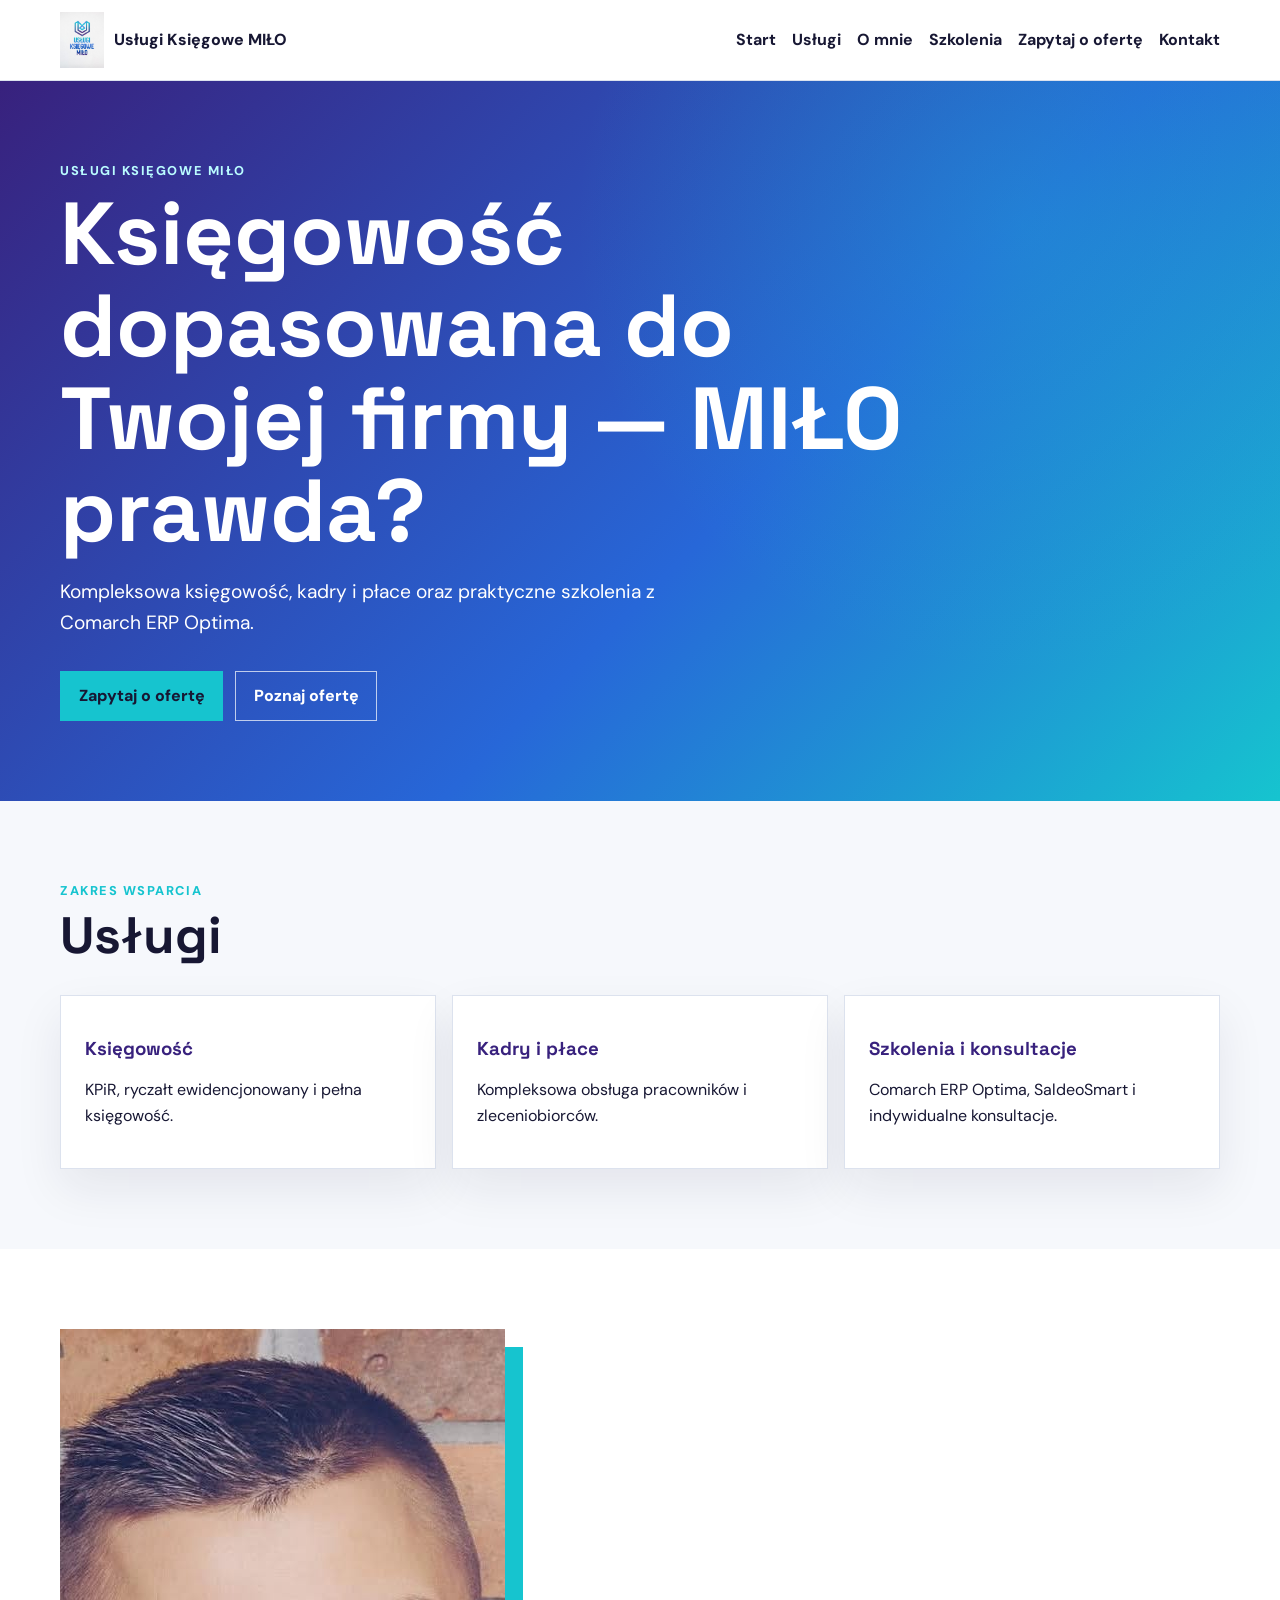
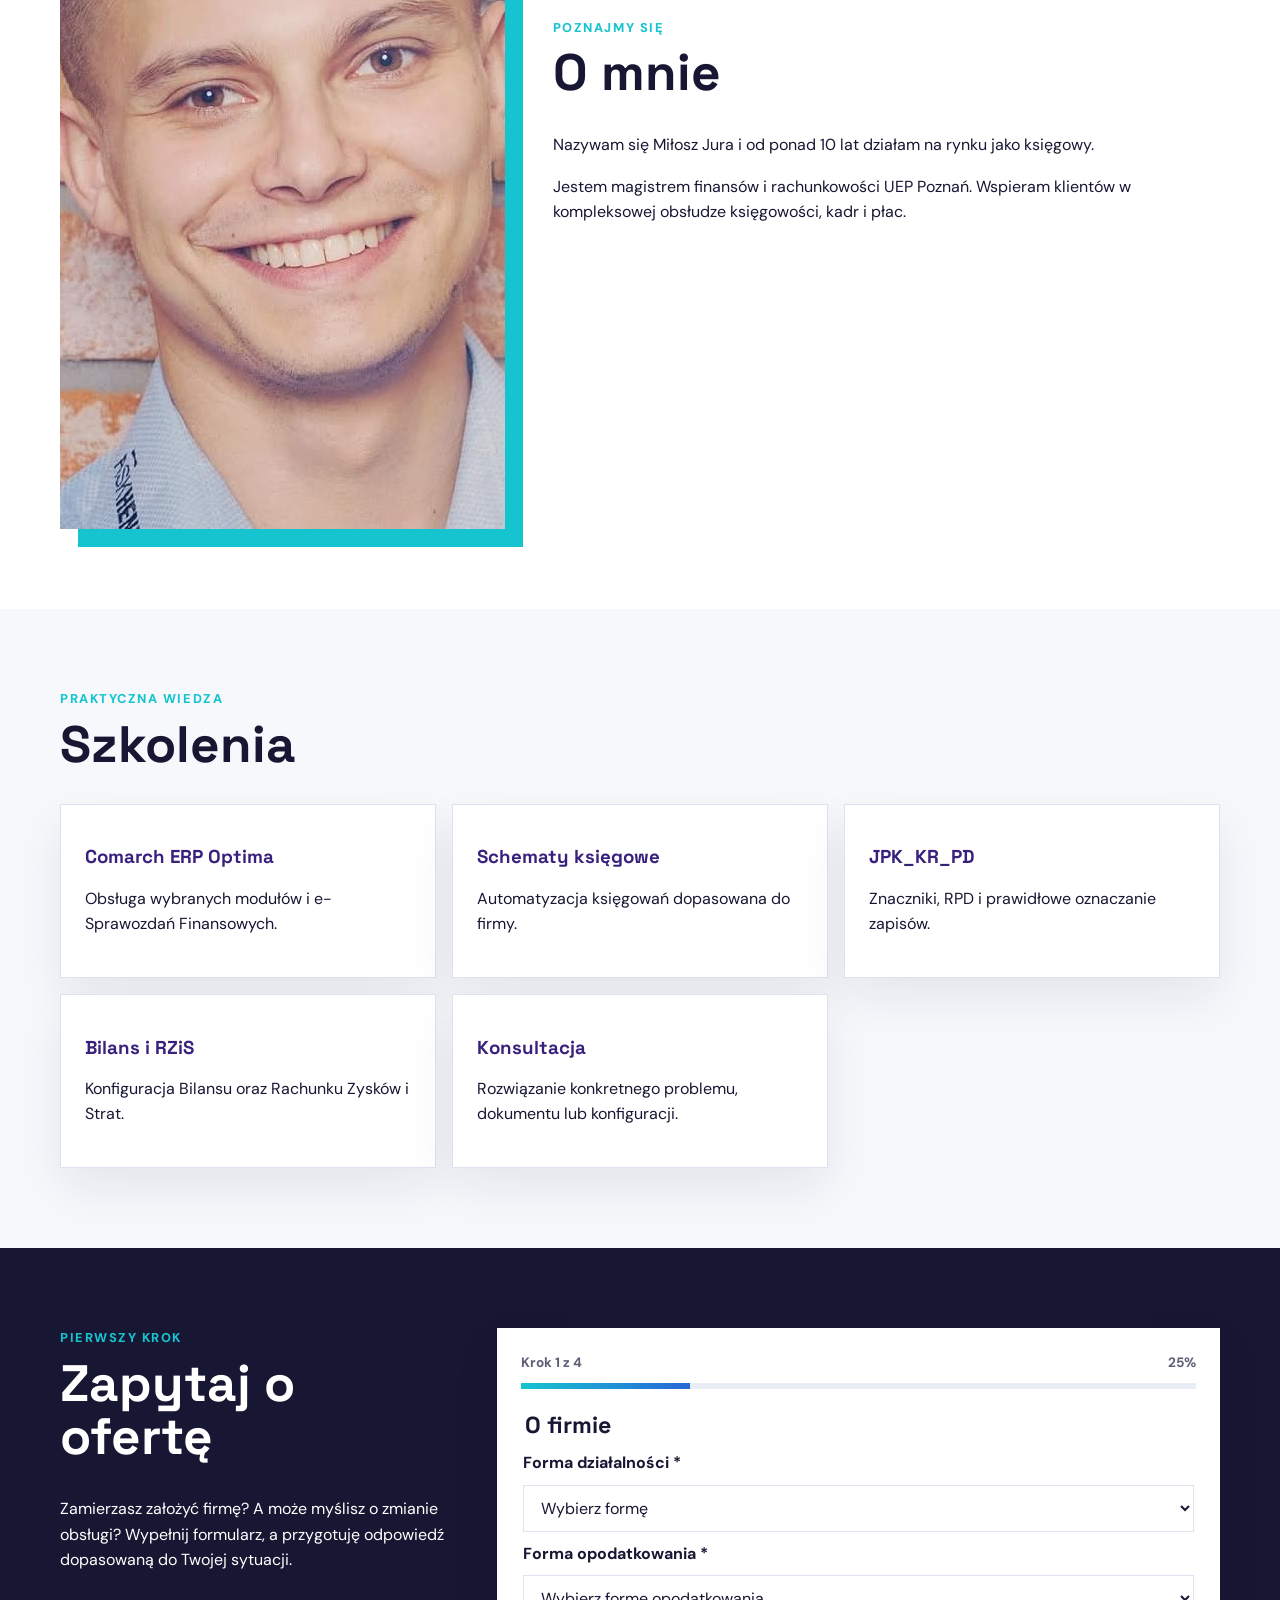
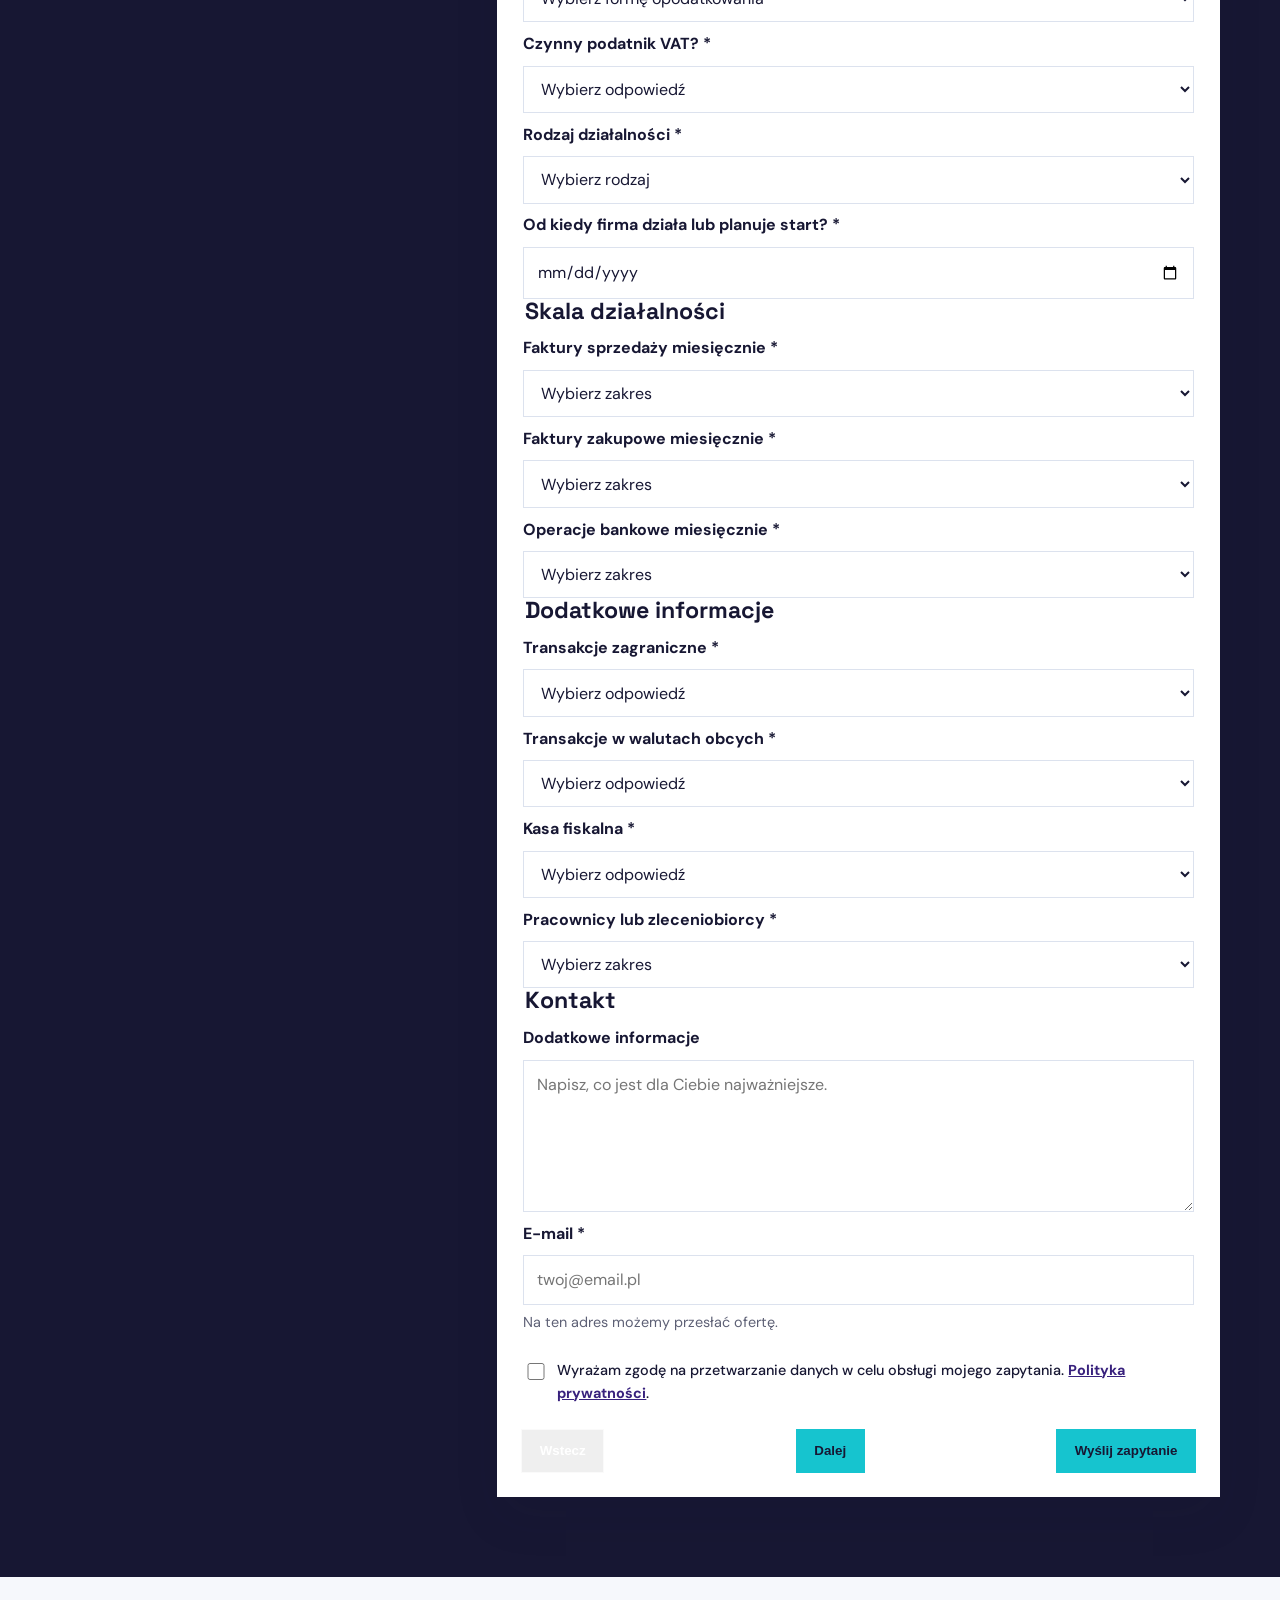
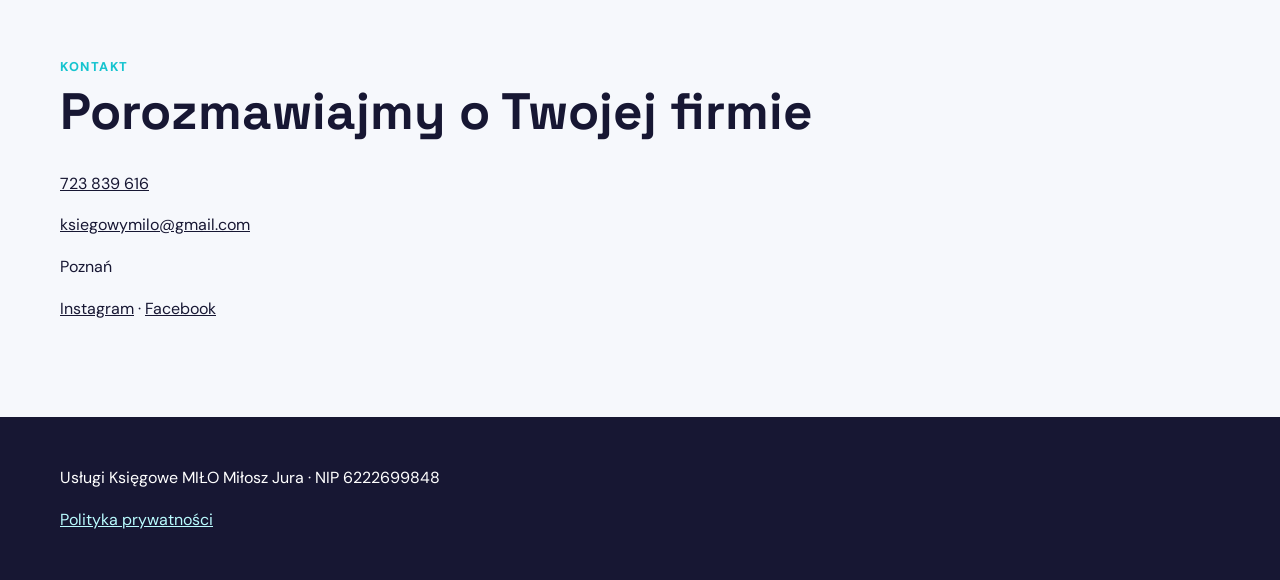
==== index.html @ 7db5b6c7 "1" ====
<!doctype html>
<html lang="pl">
<head>
  <meta charset="utf-8">
  <meta name="viewport" content="width=device-width, initial-scale=1">
  <meta name="description" content="Usługi Księgowe MIŁO Miłosz Jura — księgowość, kadry i płace oraz szkolenia księgowe.">
  <meta name="theme-color" content="#171733">
  <meta property="og:title" content="Usługi Księgowe MIŁO | Miłosz Jura">
  <meta property="og:description" content="Księgowość, kadry i płace oraz praktyczne szkolenia księgowe.">
  <meta property="og:type" content="website">
  <meta property="og:image" content="./assets/logo/milo.jpg">
  <meta name="twitter:card" content="summary_large_image">
  <title>Usługi Księgowe MIŁO | Miłosz Jura</title>
  <link rel="preconnect" href="https://fonts.googleapis.com">
  <link rel="preconnect" href="https://fonts.gstatic.com" crossorigin>
  <link href="https://fonts.googleapis.com/css2?family=DM+Sans:wght@400;500;600;700&family=Space+Grotesk:wght@500;600;700&display=swap" rel="stylesheet">
  <link rel="icon" href="./assets/logo/milo.jpg" type="image/jpeg">
  <link rel="stylesheet" href="./css/style.css">
  <script src="./js/main.js" defer></script>
  <script src="./js/form.js" defer></script>
</head>
<body>
  <header class="site-header">
    <a class="brand" href="#start" aria-label="Usługi Księgowe MIŁO — strona główna">
      <img src="./assets/logo/milo.jpg" alt="Logo Usługi Księgowe MIŁO" width="72" height="96">
      <span>Usługi Księgowe MIŁO</span>
    </a>
    <button class="menu-toggle" type="button" aria-expanded="false" aria-controls="main-nav">Menu</button>
    <nav id="main-nav" class="main-nav" aria-label="Główna nawigacja">
      <a href="#start">Start</a>
      <a href="#uslugi">Usługi</a>
      <a href="#o-mnie">O mnie</a>
      <a href="#szkolenia">Szkolenia</a>
      <a href="#oferta">Zapytaj o ofertę</a>
      <a href="#kontakt">Kontakt</a>
    </nav>
  </header>

  <main>
    <section id="start" class="hero">
      <div class="container">
        <p class="eyebrow">Usługi Księgowe MIŁO</p>
        <h1>Księgowość dopasowana do Twojej firmy — MIŁO prawda?</h1>
        <p>Kompleksowa księgowość, kadry i płace oraz praktyczne szkolenia z Comarch ERP Optima.</p>
        <div class="actions">
          <a class="button button-primary" href="#oferta">Zapytaj o ofertę</a>
          <a class="button button-secondary" href="#uslugi">Poznaj ofertę</a>
        </div>
      </div>
    </section>

    <section id="uslugi" class="section">
      <div class="container">
        <p class="eyebrow">Zakres wsparcia</p>
        <h2>Usługi</h2>
        <div class="card-grid">
          <article class="card"><h3>Księgowość</h3><p>KPiR, ryczałt ewidencjonowany i pełna księgowość.</p></article>
          <article class="card"><h3>Kadry i płace</h3><p>Kompleksowa obsługa pracowników i zleceniobiorców.</p></article>
          <article class="card"><h3>Szkolenia i konsultacje</h3><p>Comarch ERP Optima, SaldeoSmart i indywidualne konsultacje.</p></article>
        </div>
      </div>
    </section>

    <section id="o-mnie" class="section section-light">
      <div class="container about-grid">
        <img src="./assets/images/milosz.jpg" alt="Miłosz Jura" width="800" height="800" loading="lazy">
        <div><p class="eyebrow">Poznajmy się</p><h2>O mnie</h2><p>Nazywam się Miłosz Jura i od ponad 10 lat działam na rynku jako księgowy.</p><p>Jestem magistrem finansów i rachunkowości UEP Poznań. Wspieram klientów w kompleksowej obsłudze księgowości, kadr i płac.</p></div>
      </div>
    </section>

    <section id="szkolenia" class="section">
      <div class="container"><p class="eyebrow">Praktyczna wiedza</p><h2>Szkolenia</h2><div class="card-grid"><article class="card"><h3>Comarch ERP Optima</h3><p>Obsługa wybranych modułów i e-Sprawozdań Finansowych.</p></article><article class="card"><h3>Schematy księgowe</h3><p>Automatyzacja księgowań dopasowana do firmy.</p></article><article class="card"><h3>JPK_KR_PD</h3><p>Znaczniki, RPD i prawidłowe oznaczanie zapisów.</p></article><article class="card"><h3>Bilans i RZiS</h3><p>Konfiguracja Bilansu oraz Rachunku Zysków i Strat.</p></article><article class="card"><h3>Konsultacja</h3><p>Rozwiązanie konkretnego problemu, dokumentu lub konfiguracji.</p></article></div></div>
    </section>

    <section id="oferta" class="section section-accent">
      <div class="container form-layout">
        <div><p class="eyebrow">Pierwszy krok</p><h2>Zapytaj o ofertę</h2><p>Zamierzasz założyć firmę? A może myślisz o zmianie obsługi? Wypełnij formularz, a przygotuję odpowiedź dopasowaną do Twojej sytuacji.</p></div>
        <form id="quote-form" class="quote-form" action="https://formspree.io/f/xdekekye" method="post" data-endpoint="https://formspree.io/f/xdekekye" novalidate>
          <div class="form-progress" aria-live="polite"><span id="form-step-label">Krok 1 z 4</span><span id="form-progress-value">25%</span></div>
          <div class="progress-track"><span id="form-progress-bar"></span></div>

          <fieldset class="form-step is-active" data-step="0">
            <legend>O firmie</legend>
            <label for="business-type">Forma działalności <span aria-hidden="true">*</span></label>
            <select id="business-type" name="forma_dzialalnosci" required><option value="">Wybierz formę</option><option>JDG</option><option>Spółka osobowa (np. cywilna, jawna)</option><option>Spółka kapitałowa (sp. z o.o., akcyjna)</option><option>Stowarzyszenie</option><option>Fundacja</option><option>Wspólnota Mieszkaniowa</option><option>Inne</option></select>
            <label for="tax-type">Forma opodatkowania <span aria-hidden="true">*</span></label>
            <select id="tax-type" name="forma_opodatkowania" required><option value="">Najpierw wybierz formę działalności</option></select>
            <label for="vat-status">Czynny podatnik VAT? <span aria-hidden="true">*</span></label>
            <select id="vat-status" name="vat" required><option value="">Wybierz odpowiedź</option><option>Tak</option><option>Nie</option></select>
            <label for="business-kind">Rodzaj działalności <span aria-hidden="true">*</span></label>
            <select id="business-kind" name="rodzaj_dzialalnosci" required><option value="">Wybierz rodzaj</option><option>Usługowa</option><option>Handlowa</option><option>Produkcyjna</option></select>
            <label for="start-date">Od kiedy firma działa lub planuje start? <span aria-hidden="true">*</span></label>
            <input id="start-date" name="data_rozpoczecia" type="date" required>
          </fieldset>

          <fieldset class="form-step" data-step="1" hidden>
            <legend>Skala działalności</legend>
            <label for="sales-invoices">Faktury sprzedaży miesięcznie <span aria-hidden="true">*</span></label>
            <select id="sales-invoices" name="faktury_sprzedazy" required><option value="">Wybierz zakres</option><option>Do 50</option><option>51–100</option><option>101–200</option><option>Powyżej 200</option></select>
            <label for="purchase-invoices">Faktury zakupowe miesięcznie <span aria-hidden="true">*</span></label>
            <select id="purchase-invoices" name="faktury_zakupowe" required><option value="">Wybierz zakres</option><option>Do 50</option><option>51–100</option><option>101–200</option><option>Powyżej 200</option></select>
            <label for="bank-operations">Operacje bankowe miesięcznie <span aria-hidden="true">*</span></label>
            <select id="bank-operations" name="operacje_bankowe" required><option value="">Wybierz zakres</option><option>Do 50</option><option>51–100</option><option>101–200</option><option>Powyżej 200</option></select>
          </fieldset>

          <fieldset class="form-step" data-step="2" hidden>
            <legend>Dodatkowe informacje</legend>
            <label for="foreign-transactions">Transakcje zagraniczne <span aria-hidden="true">*</span></label>
            <select id="foreign-transactions" name="transakcje_zagraniczne" required><option value="">Wybierz odpowiedź</option><option>Tak – sprzedaż</option><option>Tak – zakup</option><option>Tak – sprzedaż i zakup</option><option>Nie</option></select>
            <label for="foreign-currency">Transakcje w walutach obcych <span aria-hidden="true">*</span></label>
            <select id="foreign-currency" name="waluty_obce" required><option value="">Wybierz odpowiedź</option><option>Tak</option><option>Nie</option></select>
            <label for="cash-register">Kasa fiskalna <span aria-hidden="true">*</span></label>
            <select id="cash-register" name="kasa_fiskalna" required><option value="">Wybierz odpowiedź</option><option>Tak</option><option>Nie</option></select>
            <label for="employees">Pracownicy lub zleceniobiorcy <span aria-hidden="true">*</span></label>
            <select id="employees" name="pracownicy" required><option value="">Wybierz zakres</option><option>Nie</option><option>Do 10</option><option>11–20</option><option>Powyżej 20</option></select>
          </fieldset>

          <fieldset class="form-step" data-step="3" hidden>
            <legend>Kontakt</legend>
            <label for="message">Dodatkowe informacje</label>
            <textarea id="message" name="dodatkowe_informacje" rows="5" placeholder="Napisz, co jest dla Ciebie najważniejsze."></textarea>
            <label for="email">E-mail <span aria-hidden="true">*</span></label>
            <input id="email" name="email" type="email" autocomplete="email" placeholder="twoj@email.pl" required>
            <p class="field-hint">Na ten adres możemy przesłać ofertę.</p>
            <label class="consent"><input name="zgoda" type="checkbox" required><span>Wyrażam zgodę na przetwarzanie danych w celu obsługi mojego zapytania. <a href="./privacy.html">Polityka prywatności</a>.</span></label>
          </fieldset>

          <p class="form-error" id="form-error" role="alert" hidden></p>
          <p class="form-success" id="form-success" role="status" hidden>Dziękuję. Twoje zapytanie zostało wysłane.</p>
          <div class="form-actions"><button class="button button-secondary form-back" type="button" hidden>Wstecz</button><button class="button button-primary form-next" type="button">Dalej</button><button class="button button-primary form-submit" type="submit" hidden>Wyślij zapytanie</button></div>
        </form>
      </div>
    </section>

    <section id="kontakt" class="section">
      <div class="container"><p class="eyebrow">Kontakt</p><h2>Porozmawiajmy o Twojej firmie</h2><p><a href="tel:+48723839616">723 839 616</a></p><p><a href="mailto:ksiegowymilo@gmail.com">ksiegowymilo@gmail.com</a></p><p>Poznań</p><p><a href="https://www.instagram.com/ksiegowymilo">Instagram</a> · <a href="https://www.facebook.com/profile.php?id=61584766357540">Facebook</a></p></div>
    </section>
  </main>

  <footer class="site-footer"><div class="container"><p>Usługi Księgowe MIŁO Miłosz Jura · NIP 6222699848</p><p><a href="./privacy.html">Polityka prywatności</a></p></div></footer>
</body>
</html>
---- css/style.css ----
:root { --ink: #171733; --muted: #5d6075; --paper: #f6f8fc; --white: #fff; --cyan: #16c4cf; --blue: #2767d8; --violet: #38217d; --line: #dce2ee; --max: 1160px; --shadow: 0 20px 45px rgba(23, 23, 51, .08); }
* { box-sizing: border-box; }
html { scroll-behavior: smooth; }
body { margin: 0; color: var(--ink); background: var(--paper); font: 16px/1.6 "DM Sans", sans-serif; }
a { color: inherit; }
.container { width: min(calc(100% - 2rem), var(--max)); margin: 0 auto; }
.site-header { position: sticky; top: 0; z-index: 5; display: flex; align-items: center; justify-content: space-between; gap: 1rem; padding: .75rem max(1rem, calc((100% - var(--max)) / 2)); background: rgba(255,255,255,.94); border-bottom: 1px solid var(--line); backdrop-filter: blur(16px); }
.brand { display: inline-flex; align-items: center; gap: .65rem; font-weight: 800; text-decoration: none; }
.brand img { width: 44px; height: 56px; object-fit: cover; object-position: center; }
.main-nav { display: flex; gap: 1rem; align-items: center; }
.main-nav a { position: relative; text-decoration: none; font-weight: 700; }
.main-nav a::after { position: absolute; right: 0; bottom: -.35rem; left: 0; height: 2px; background: var(--cyan); content: ""; transform: scaleX(0); transform-origin: right; transition: transform .2s ease; }
.main-nav a:hover::after, .main-nav a:focus-visible::after { transform: scaleX(1); transform-origin: left; }
.menu-toggle { display: none; }
.hero, .section { padding: 5rem 0; }
.hero { min-height: 72vh; display: grid; align-items: center; color: var(--white); background: radial-gradient(circle at 80% 20%, rgba(22,196,207,.28), transparent 28rem), linear-gradient(135deg, var(--violet), var(--blue) 58%, var(--cyan)); }
h1, h2, h3 { font-family: "Space Grotesk", sans-serif; line-height: 1.05; letter-spacing: 0; }
h1 { max-width: 850px; font-size: clamp(2.5rem, 7vw, 5.5rem); margin: .4rem 0 1.25rem; }
h2 { font-size: clamp(2rem, 4vw, 3.5rem); margin: .5rem 0 2rem; }
.hero p:not(.eyebrow) { max-width: 620px; font-size: 1.2rem; }
.eyebrow { margin: 0; color: var(--cyan); font-size: .8rem; font-weight: 800; letter-spacing: .12em; text-transform: uppercase; }
.hero .eyebrow { color: #bafcff; }
.actions { display: flex; flex-wrap: wrap; gap: .75rem; margin-top: 2rem; }
.button { display: inline-block; min-height: 44px; padding: .7rem 1.1rem; border: 1px solid transparent; text-decoration: none; font-weight: 800; }
.button-primary { color: var(--ink); background: var(--cyan); }
.button-secondary { color: var(--white); border-color: rgba(255,255,255,.7); }
.section-light { background: var(--white); }
.section-accent { color: var(--white); background: var(--ink); }
.form-layout { display: grid; grid-template-columns: minmax(220px, .7fr) minmax(0, 1.3fr); gap: 3rem; align-items: start; }
.quote-form { padding: 1.5rem; color: var(--ink); background: var(--white); box-shadow: var(--shadow); }
.form-progress { display: flex; justify-content: space-between; margin-bottom: .6rem; color: var(--muted); font-size: .85rem; font-weight: 700; }
.progress-track { height: 6px; margin-bottom: 1.5rem; overflow: hidden; background: #e8edf6; }
.progress-track span { display: block; width: 25%; height: 100%; background: linear-gradient(90deg, var(--cyan), var(--blue)); transition: width .25s ease; }
.form-step { display: grid; gap: .55rem; padding: 0; border: 0; }
.form-step legend { margin-bottom: .7rem; font: 700 1.45rem/1.1 "Space Grotesk", sans-serif; }
.form-step label { font-weight: 700; }
.form-step input:not([type="checkbox"]), .form-step select, .form-step textarea { width: 100%; min-height: 46px; padding: .7rem .8rem; color: var(--ink); border: 1px solid var(--line); border-radius: 0; background: var(--white); font: inherit; }
.form-step textarea { resize: vertical; }
.form-step input:focus, .form-step select:focus, .form-step textarea:focus, .menu-toggle:focus-visible, .button:focus-visible { outline: 3px solid rgba(22,196,207,.45); outline-offset: 2px; }
.form-step .is-invalid { border-color: #b42318; }
.field-error { color: #b42318; font-size: .85rem; }
.field-hint { margin: -.2rem 0 .4rem; color: var(--muted); font-size: .9rem; }
.consent { display: flex; gap: .6rem; align-items: flex-start; margin-top: .6rem; font-size: .9rem; font-weight: 500 !important; }
.consent input { width: 1.1rem; min-width: 1.1rem; height: 1.1rem; margin-top: .25rem; accent-color: var(--blue); }
.consent a { color: var(--violet); font-weight: 700; }
.form-actions { display: flex; justify-content: space-between; gap: .75rem; margin-top: 1.5rem; }
.form-actions .form-next, .form-actions .form-submit { margin-left: auto; }
.form-actions button:disabled { cursor: wait; opacity: .65; }
.form-error, .form-success { margin: 1rem 0 0; padding: .8rem 1rem; font-weight: 700; }
.form-error { color: #8e1c16; background: #fff1f0; }
.form-success { color: #125b42; background: #e8f8f1; }
.card-grid { display: grid; grid-template-columns: repeat(3, 1fr); gap: 1rem; }
.card { padding: 1.5rem; background: var(--white); border: 1px solid var(--line); box-shadow: var(--shadow); transition: transform .2s ease, border-color .2s ease; }
.card:hover { border-color: var(--cyan); transform: translateY(-4px); }
.card h3 { color: var(--violet); }
.about-grid { display: grid; grid-template-columns: minmax(250px, .8fr) 1.2fr; gap: 3rem; align-items: center; }
.about-grid img { width: 100%; max-width: 520px; aspect-ratio: 1; object-fit: cover; box-shadow: 18px 18px 0 var(--cyan); }
.site-footer { padding: 2rem 0; color: var(--white); background: var(--ink); }
.site-footer a { color: #bafcff; }
.legal { max-width: 800px; }
@media (max-width: 760px) { .site-header { flex-wrap: wrap; padding: .75rem 1rem; } .menu-toggle { display: block; padding: .6rem .8rem; color: var(--ink); border: 1px solid var(--line); background: var(--white); font: inherit; font-weight: 700; } .main-nav { display: none; width: 100%; flex-direction: column; align-items: flex-start; padding: .75rem 0; } .main-nav.is-open { display: flex; } .card-grid, .about-grid, .form-layout { grid-template-columns: 1fr; } .hero, .section { padding: 4rem 0; } .about-grid img { box-shadow: 10px 10px 0 var(--cyan); } .quote-form { padding: 1rem; } }
@media (prefers-reduced-motion: reduce) { html { scroll-behavior: auto; } *, *::before, *::after { transition-duration: .01ms !important; } }
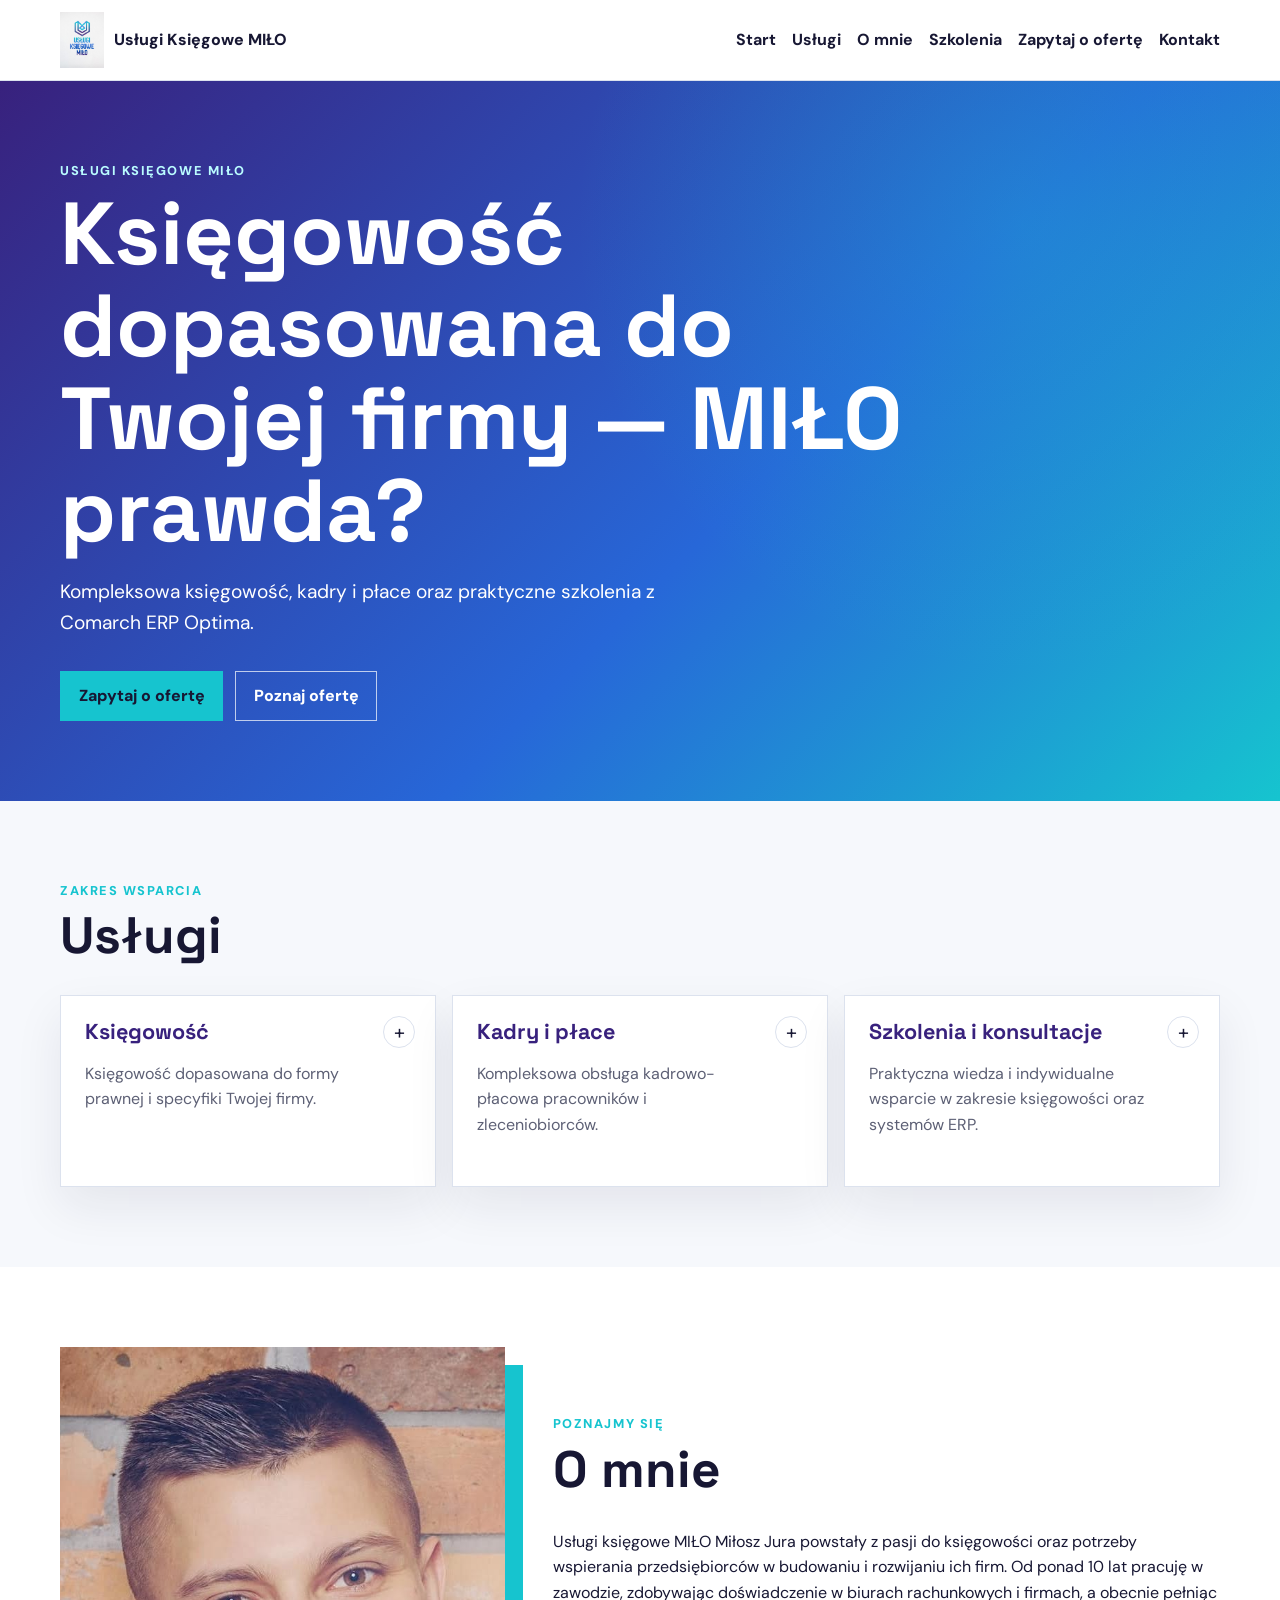
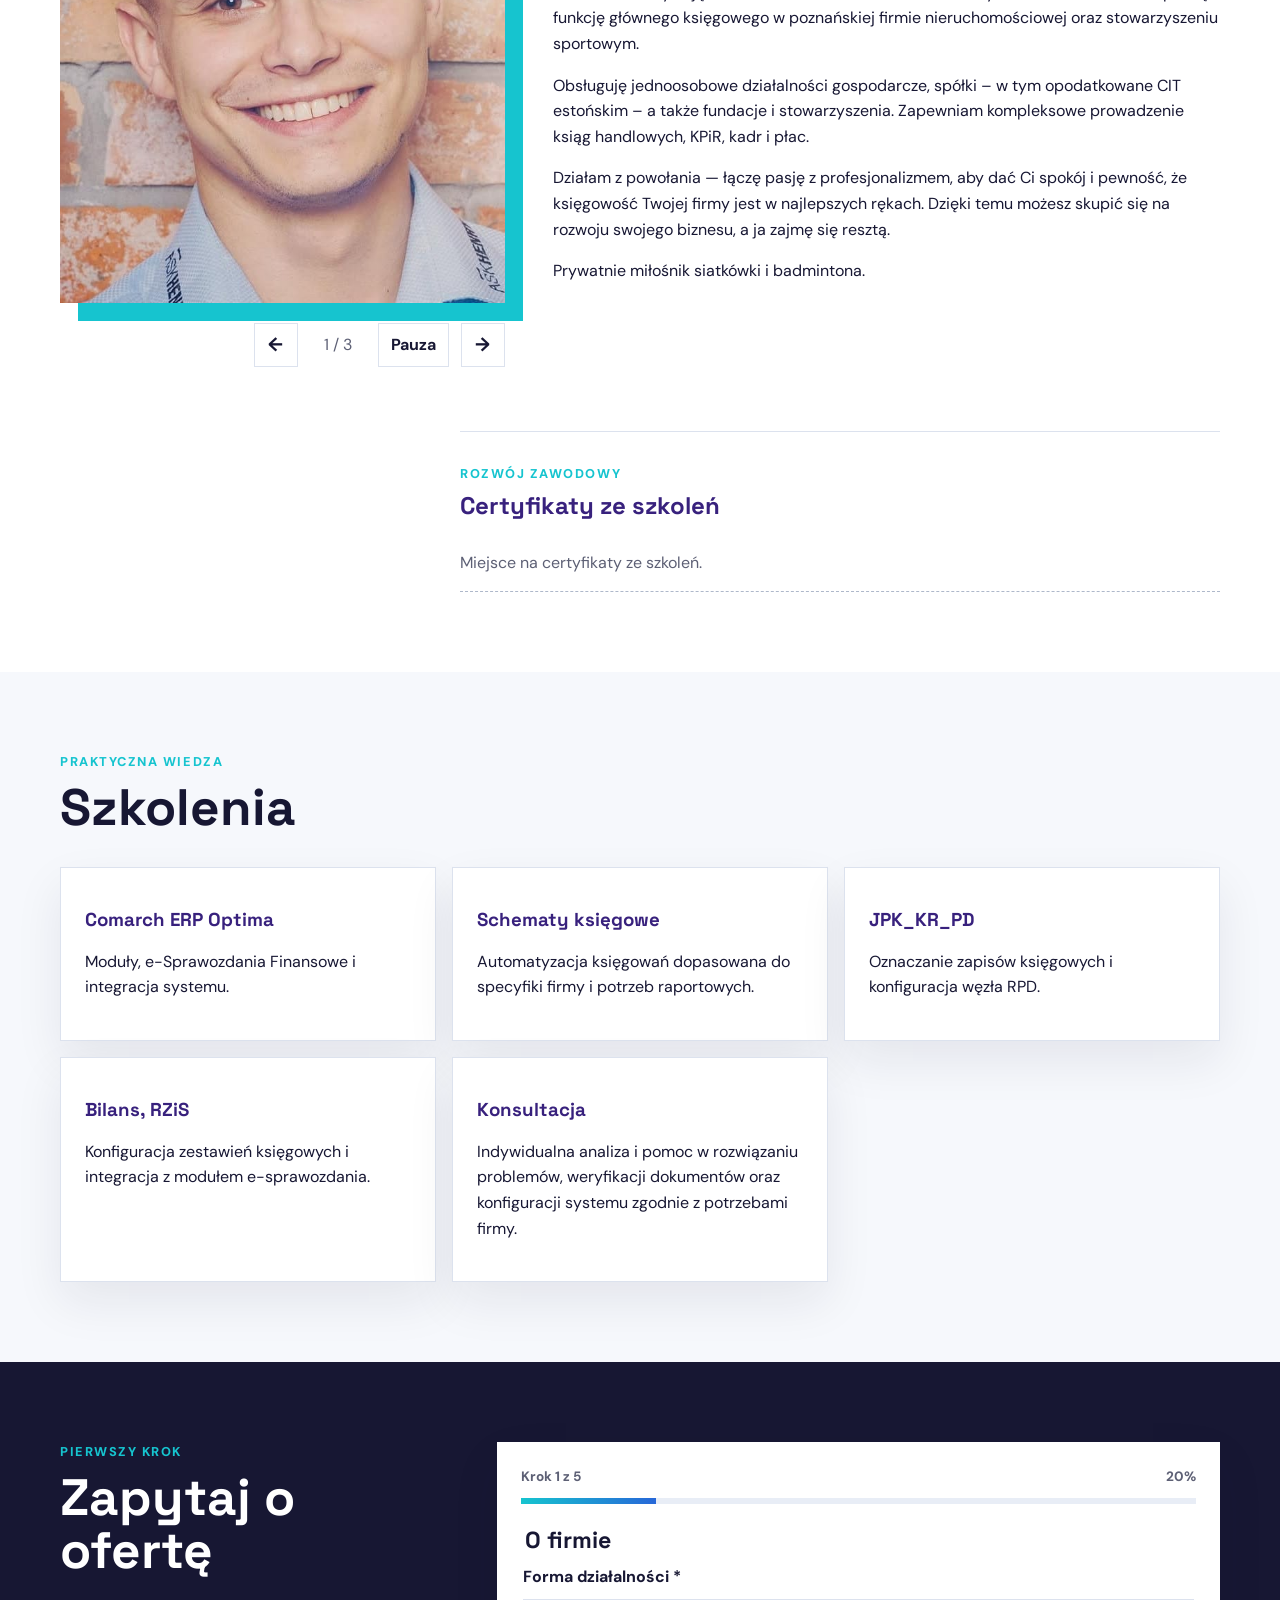
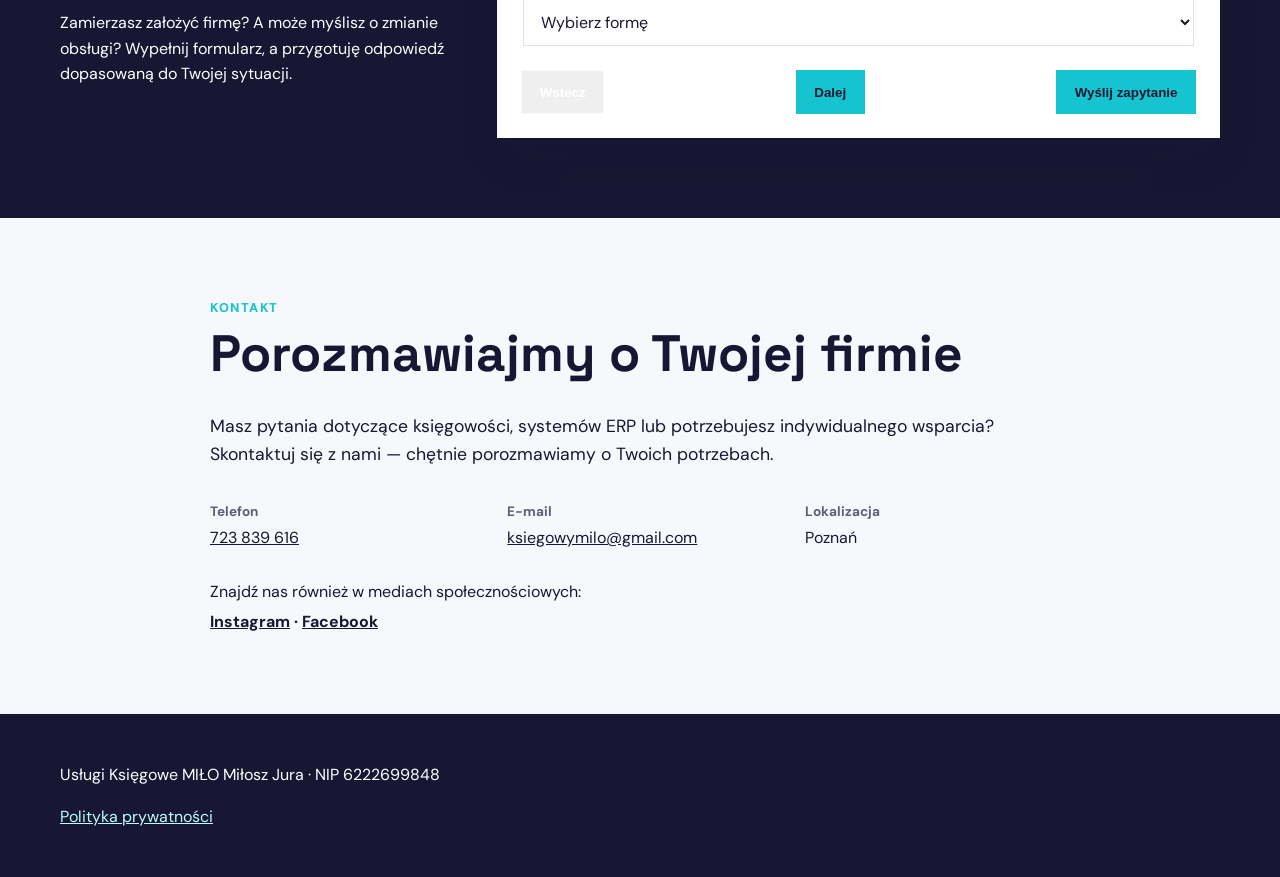
==== commit 07e82f9d: "Aktualizacja strony i formularza ofertowego" ====
--- a/index.html
+++ b/index.html
@@ -53,58 +53,207 @@
       <div class="container">
         <p class="eyebrow">Zakres wsparcia</p>
         <h2>Usługi</h2>
+        <div class="card-grid services-grid">
+          <details class="service-card">
+            <summary class="service-card__summary">
+              <span class="service-card__title">Księgowość</span>
+              <span class="service-card__teaser">Księgowość dopasowana do formy prawnej i specyfiki Twojej firmy.</span>
+              <span class="service-card__toggle" aria-hidden="true">+</span>
+            </summary>
+            <div class="service-card__panel"><div class="service-card__body">
+              <p>Kompleksowa obsługa księgowa dopasowana do formy prawnej i specyfiki Twojej firmy.</p>
+              <p>Prowadzę księgowość jednoosobowych działalności gospodarczych, spółek, fundacji, stowarzyszeń oraz wspólnot mieszkaniowych. Obsługuję zarówno KPiR, ryczałt ewidencjonowany, jak i pełną księgowość.</p>
+              <p>W ramach współpracy zajmuję się m.in.:</p>
+              <ul>
+                <li>prowadzeniem ksiąg handlowych,</li>
+                <li>prowadzeniem KPiR i ewidencji ryczałtowych,</li>
+                <li>ewidencją VAT i rozliczeniami podatkowymi,</li>
+                <li>przygotowaniem deklaracji i plików JPK,</li>
+                <li>sporządzaniem sprawozdań finansowych,</li>
+                <li>obsługą księgową spółek, w tym spółek korzystających z CIT estońskiego,</li>
+                <li>bieżącym wsparciem w sprawach księgowych.</li>
+              </ul>
+              <p class="service-card__closing">Ty rozwijasz firmę — ja dbam o jej księgowość.</p>
+            </div></div>
+          </details>
+          <details class="service-card">
+            <summary class="service-card__summary">
+              <span class="service-card__title">Kadry i płace</span>
+              <span class="service-card__teaser">Kompleksowa obsługa kadrowo-płacowa pracowników i zleceniobiorców.</span>
+              <span class="service-card__toggle" aria-hidden="true">+</span>
+            </summary>
+            <div class="service-card__panel"><div class="service-card__body">
+              <p>Kompleksowa obsługa kadrowo-płacowa pracowników i zleceniobiorców.</p>
+              <p>Zajmuję się prowadzeniem dokumentacji kadrowej i rozliczeniami wynagrodzeń, dbając o prawidłowość i terminowość obowiązków pracodawcy.</p>
+              <p>W ramach obsługi oferuję m.in.:</p>
+              <ul>
+                <li>prowadzenie dokumentacji pracowniczej,</li>
+                <li>naliczanie wynagrodzeń,</li>
+                <li>rozliczanie składek ZUS i podatku,</li>
+                <li>przygotowywanie deklaracji i raportów,</li>
+                <li>obsługę urlopów, zwolnień i innych nieobecności,</li>
+                <li>przygotowywanie dokumentów związanych z zatrudnieniem i zakończeniem współpracy,</li>
+                <li>bieżące wsparcie w sprawach kadrowo-płacowych.</li>
+              </ul>
+              <p class="service-card__closing">Zadbaj o swoich pracowników, a formalności kadrowo-płacowe zostaw mnie.</p>
+            </div></div>
+          </details>
+          <details class="service-card">
+            <summary class="service-card__summary">
+              <span class="service-card__title">Szkolenia i konsultacje</span>
+              <span class="service-card__teaser">Praktyczna wiedza i indywidualne wsparcie w zakresie księgowości oraz systemów ERP.</span>
+              <span class="service-card__toggle" aria-hidden="true">+</span>
+            </summary>
+            <div class="service-card__panel"><div class="service-card__body">
+              <p>Praktyczna wiedza i indywidualne wsparcie w zakresie księgowości oraz systemów ERP.</p>
+              <p>Prowadzę szkolenia i konsultacje dopasowane do rzeczywistych potrzeb firmy, zespołu lub konkretnego problemu. Skupiam się na praktycznym wykorzystaniu systemów i rozwiązaniach, które można od razu zastosować w codziennej pracy.</p>
+              <p>Szkolenia obejmują m.in.:</p>
+              <ul>
+                <li>Comarch ERP Optima — praktyczną obsługę i konfigurację modułów,</li>
+                <li>e-Sprawozdania Finansowe — konfigurację i automatyzację przygotowania danych,</li>
+                <li>JPK_KR_PD — wsparcie w oznaczaniu zapisów księgowych i konfigurację węzła RPD,</li>
+                <li>schematy księgowe — automatyzację księgowań i raportowania zarządczego,</li>
+                <li>SaldeoSmart — wykorzystanie systemu w codziennej pracy księgowej.</li>
+              </ul>
+              <p>Konsultacje to indywidualna pomoc w rozwiązaniu konkretnego problemu, analizie dokumentu, konfiguracji systemu lub usprawnieniu procesu księgowego.</p>
+              <p class="service-card__closing">Nie tylko pokazuję, jak coś zrobić — pomagam znaleźć rozwiązanie dopasowane do Twojej firmy.</p>
+            </div></div>
+          </details>
+        </div>
+      </div>
+    </section>
+
+    <section id="o-mnie" class="section section-light">
+      <div class="container">
+        <div class="about-grid">
+          <div class="about-carousel" data-about-carousel role="region" aria-roledescription="karuzela" aria-label="Zdjęcia Miłosza Jury">
+            <div class="about-carousel__slides">
+              <figure class="about-carousel__slide is-active" data-carousel-slide aria-label="1 z 3" aria-roledescription="slajd">
+                <img src="./assets/images/milosz.jpg" alt="Miłosz Jura" width="800" height="800" loading="lazy">
+              </figure>
+              <figure class="about-carousel__slide" data-carousel-slide aria-label="2 z 3" aria-roledescription="slajd" aria-hidden="true">
+                <img src="./assets/images/about-dummy-1.jpg" alt="Tymczasowe zdjęcie stockowe przedstawiające spotkanie przy pracy" width="900" height="900" loading="lazy">
+              </figure>
+              <figure class="about-carousel__slide" data-carousel-slide aria-label="3 z 3" aria-roledescription="slajd" aria-hidden="true">
+                <img src="./assets/images/about-dummy-2.jpg" alt="Tymczasowe zdjęcie stockowe przedstawiające współpracujący zespół" width="900" height="900" loading="lazy">
+              </figure>
+            </div>
+            <div class="about-carousel__controls" aria-label="Sterowanie zdjęciami">
+              <button class="about-carousel__arrow" type="button" data-carousel-previous aria-label="Poprzednie zdjęcie"><span aria-hidden="true">←</span></button>
+              <span class="about-carousel__status" data-carousel-status aria-live="off">1 / 3</span>
+              <button class="about-carousel__toggle" type="button" data-carousel-toggle aria-label="Wstrzymaj automatyczne przewijanie" aria-pressed="false">Pauza</button>
+              <button class="about-carousel__arrow" type="button" data-carousel-next aria-label="Następne zdjęcie"><span aria-hidden="true">→</span></button>
+            </div>
+          </div>
+          <div class="about-copy">
+            <p class="eyebrow">Poznajmy się</p>
+            <h2>O mnie</h2>
+            <p>Usługi księgowe MIŁO Miłosz Jura powstały z pasji do księgowości oraz potrzeby wspierania przedsiębiorców w budowaniu i rozwijaniu ich firm. Od ponad 10 lat pracuję w zawodzie, zdobywając doświadczenie w biurach rachunkowych i firmach, a obecnie pełniąc funkcję głównego księgowego w poznańskiej firmie nieruchomościowej oraz stowarzyszeniu sportowym.</p>
+            <p>Obsługuję jednoosobowe działalności gospodarcze, spółki – w tym opodatkowane CIT estońskim – a także fundacje i stowarzyszenia. Zapewniam kompleksowe prowadzenie ksiąg handlowych, KPiR, kadr i płac.</p>
+            <p>Działam z powołania — łączę pasję z profesjonalizmem, aby dać Ci spokój i pewność, że księgowość Twojej firmy jest w najlepszych rękach. Dzięki temu możesz skupić się na rozwoju swojego biznesu, a ja zajmę się resztą.</p>
+            <p>Prywatnie miłośnik siatkówki i badmintona.</p>
+          </div>
+        </div>
+        <section class="certificates" aria-labelledby="certificates-title">
+          <p class="eyebrow">Rozwój zawodowy</p>
+          <h3 id="certificates-title">Certyfikaty ze szkoleń</h3>
+          <p class="certificates__placeholder">Miejsce na certyfikaty ze szkoleń.</p>
+        </section>
+      </div>
+    </section>
+
+    <section id="szkolenia" class="section">
+      <div class="container">
+        <p class="eyebrow">Praktyczna wiedza</p>
+        <h2>Szkolenia</h2>
         <div class="card-grid">
-          <article class="card"><h3>Księgowość</h3><p>KPiR, ryczałt ewidencjonowany i pełna księgowość.</p></article>
-          <article class="card"><h3>Kadry i płace</h3><p>Kompleksowa obsługa pracowników i zleceniobiorców.</p></article>
-          <article class="card"><h3>Szkolenia i konsultacje</h3><p>Comarch ERP Optima, SaldeoSmart i indywidualne konsultacje.</p></article>
+          <article class="card">
+            <h3>Comarch ERP Optima</h3>
+            <p>Moduły, e-Sprawozdania Finansowe i integracja systemu.</p>
+          </article>
+          <article class="card">
+            <h3>Schematy księgowe</h3>
+            <p>Automatyzacja księgowań dopasowana do specyfiki firmy i potrzeb raportowych.</p>
+          </article>
+          <article class="card">
+            <h3>JPK_KR_PD</h3>
+            <p>Oznaczanie zapisów księgowych i konfiguracja węzła RPD.</p>
+          </article>
+          <article class="card">
+            <h3>Bilans, RZiS</h3>
+            <p>Konfiguracja zestawień księgowych i integracja z modułem e-sprawozdania.</p>
+          </article>
+          <article class="card">
+            <h3>Konsultacja</h3>
+            <p>Indywidualna analiza i pomoc w rozwiązaniu problemów, weryfikacji dokumentów oraz konfiguracji systemu zgodnie z potrzebami firmy.</p>
+          </article>
         </div>
       </div>
-    </section>
-
-    <section id="o-mnie" class="section section-light">
-      <div class="container about-grid">
-        <img src="./assets/images/milosz.jpg" alt="Miłosz Jura" width="800" height="800" loading="lazy">
-        <div><p class="eyebrow">Poznajmy się</p><h2>O mnie</h2><p>Nazywam się Miłosz Jura i od ponad 10 lat działam na rynku jako księgowy.</p><p>Jestem magistrem finansów i rachunkowości UEP Poznań. Wspieram klientów w kompleksowej obsłudze księgowości, kadr i płac.</p></div>
-      </div>
-    </section>
-
-    <section id="szkolenia" class="section">
-      <div class="container"><p class="eyebrow">Praktyczna wiedza</p><h2>Szkolenia</h2><div class="card-grid"><article class="card"><h3>Comarch ERP Optima</h3><p>Obsługa wybranych modułów i e-Sprawozdań Finansowych.</p></article><article class="card"><h3>Schematy księgowe</h3><p>Automatyzacja księgowań dopasowana do firmy.</p></article><article class="card"><h3>JPK_KR_PD</h3><p>Znaczniki, RPD i prawidłowe oznaczanie zapisów.</p></article><article class="card"><h3>Bilans i RZiS</h3><p>Konfiguracja Bilansu oraz Rachunku Zysków i Strat.</p></article><article class="card"><h3>Konsultacja</h3><p>Rozwiązanie konkretnego problemu, dokumentu lub konfiguracji.</p></article></div></div>
     </section>
 
     <section id="oferta" class="section section-accent">
       <div class="container form-layout">
         <div><p class="eyebrow">Pierwszy krok</p><h2>Zapytaj o ofertę</h2><p>Zamierzasz założyć firmę? A może myślisz o zmianie obsługi? Wypełnij formularz, a przygotuję odpowiedź dopasowaną do Twojej sytuacji.</p></div>
         <form id="quote-form" class="quote-form" action="https://formspree.io/f/xdekekye" method="post" data-endpoint="https://formspree.io/f/xdekekye" novalidate>
-          <div class="form-progress" aria-live="polite"><span id="form-step-label">Krok 1 z 4</span><span id="form-progress-value">25%</span></div>
+          <div class="form-progress" aria-live="polite"><span id="form-step-label">Krok 1 z 5</span><span id="form-progress-value">20%</span></div>
           <div class="progress-track"><span id="form-progress-bar"></span></div>
 
           <fieldset class="form-step is-active" data-step="0">
             <legend>O firmie</legend>
             <label for="business-type">Forma działalności <span aria-hidden="true">*</span></label>
-            <select id="business-type" name="forma_dzialalnosci" required><option value="">Wybierz formę</option><option>JDG</option><option>Spółka osobowa (np. cywilna, jawna)</option><option>Spółka kapitałowa (sp. z o.o., akcyjna)</option><option>Stowarzyszenie</option><option>Fundacja</option><option>Wspólnota Mieszkaniowa</option><option>Inne</option></select>
-            <label for="tax-type">Forma opodatkowania <span aria-hidden="true">*</span></label>
-            <select id="tax-type" name="forma_opodatkowania" required><option value="">Najpierw wybierz formę działalności</option></select>
+            <select id="business-type" name="forma_dzialalnosci" required>
+              <option value="">Wybierz formę</option>
+              <option value="JDG" data-business-profile="jdg">Jednoosobowa działalność gospodarcza (JDG)</option>
+              <option value="Spółka cywilna" data-business-profile="civil">Spółka cywilna</option>
+              <option value="Spółka kapitałowa (sp. z o.o., akcyjna)" data-business-profile="capital">Spółka kapitałowa (sp. z o.o., akcyjna)</option>
+              <option value="Spółka komandytowa" data-business-profile="limited">Spółka komandytowa</option>
+              <option value="Stowarzyszenie" data-business-profile="association">Stowarzyszenie</option>
+              <option value="Fundacja" data-business-profile="foundation">Fundacja</option>
+              <option value="Wspólnota mieszkaniowa" data-business-profile="community">Wspólnota mieszkaniowa</option>
+            </select>
+          </fieldset>
+
+          <fieldset class="form-step" data-step="1" hidden disabled>
+            <legend>Rodzaj działalności i księgowość</legend>
+            <fieldset class="choice-fieldset" data-required-group="activity">
+              <legend>Rodzaj działalności <span aria-hidden="true">*</span></legend>
+              <div class="choice-grid">
+                <label class="choice-option" data-activity-option="commercial"><input type="checkbox" name="rodzaj_dzialalnosci[]" value="handlowa"><span>Handlowa</span></label>
+                <label class="choice-option" data-activity-option="service"><input type="checkbox" name="rodzaj_dzialalnosci[]" value="uslugowa"><span>Usługowa</span></label>
+                <label class="choice-option" data-activity-option="production"><input type="checkbox" name="rodzaj_dzialalnosci[]" value="produkcyjna"><span>Produkcyjna</span></label>
+              </div>
+            </fieldset>
+            <div class="conditional-field" data-accounting-field hidden>
+              <label for="accounting-type">Rodzaj księgowości <span aria-hidden="true">*</span></label>
+              <select id="accounting-type" name="rodzaj_ksiegowosci" required disabled><option value="">Wybierz rodzaj księgowości</option></select>
+            </div>
+            <p class="field-hint accounting-warning" data-uepik-warning role="status" hidden>Nasze biuro może nie obsługiwać podmiotów prowadzących UEPiK. Możesz mimo to wysłać zapytanie, a potwierdzimy możliwość obsługi.</p>
+            <div class="conditional-field" data-tax-field hidden>
+              <label for="tax-type">Forma opodatkowania <span aria-hidden="true">*</span></label>
+              <select id="tax-type" name="forma_opodatkowania" required disabled><option value="">Wybierz formę opodatkowania</option></select>
+            </div>
+          </fieldset>
+
+          <fieldset class="form-step" data-step="2" hidden disabled>
+            <legend>Skala działalności</legend>
+            <label for="document-count">Ilość faktur miesięcznie <span aria-hidden="true">*</span></label>
+            <select id="document-count" name="ilosc_faktur" required><option value="">Wybierz zakres</option></select>
+            <div class="conditional-field" data-unit-count-field hidden>
+              <label for="unit-count">Ilość lokali <span aria-hidden="true">*</span></label>
+              <select id="unit-count" name="ilosc_lokali" required disabled><option value="">Wybierz zakres</option></select>
+            </div>
+            <div class="conditional-field" data-bank-operations-field>
+              <label for="bank-operations">Operacje bankowe miesięcznie <span aria-hidden="true">*</span></label>
+              <select id="bank-operations" name="operacje_bankowe" required><option value="">Wybierz zakres</option><option>Do 50</option><option>51–100</option><option>101–200</option><option>Powyżej 200</option></select>
+            </div>
+          </fieldset>
+
+          <fieldset class="form-step" data-step="3" hidden disabled>
+            <legend>Dodatkowe informacje</legend>
             <label for="vat-status">Czynny podatnik VAT? <span aria-hidden="true">*</span></label>
             <select id="vat-status" name="vat" required><option value="">Wybierz odpowiedź</option><option>Tak</option><option>Nie</option></select>
-            <label for="business-kind">Rodzaj działalności <span aria-hidden="true">*</span></label>
-            <select id="business-kind" name="rodzaj_dzialalnosci" required><option value="">Wybierz rodzaj</option><option>Usługowa</option><option>Handlowa</option><option>Produkcyjna</option></select>
             <label for="start-date">Od kiedy firma działa lub planuje start? <span aria-hidden="true">*</span></label>
             <input id="start-date" name="data_rozpoczecia" type="date" required>
-          </fieldset>
-
-          <fieldset class="form-step" data-step="1" hidden>
-            <legend>Skala działalności</legend>
-            <label for="sales-invoices">Faktury sprzedaży miesięcznie <span aria-hidden="true">*</span></label>
-            <select id="sales-invoices" name="faktury_sprzedazy" required><option value="">Wybierz zakres</option><option>Do 50</option><option>51–100</option><option>101–200</option><option>Powyżej 200</option></select>
-            <label for="purchase-invoices">Faktury zakupowe miesięcznie <span aria-hidden="true">*</span></label>
-            <select id="purchase-invoices" name="faktury_zakupowe" required><option value="">Wybierz zakres</option><option>Do 50</option><option>51–100</option><option>101–200</option><option>Powyżej 200</option></select>
-            <label for="bank-operations">Operacje bankowe miesięcznie <span aria-hidden="true">*</span></label>
-            <select id="bank-operations" name="operacje_bankowe" required><option value="">Wybierz zakres</option><option>Do 50</option><option>51–100</option><option>101–200</option><option>Powyżej 200</option></select>
-          </fieldset>
-
-          <fieldset class="form-step" data-step="2" hidden>
-            <legend>Dodatkowe informacje</legend>
             <label for="foreign-transactions">Transakcje zagraniczne <span aria-hidden="true">*</span></label>
             <select id="foreign-transactions" name="transakcje_zagraniczne" required><option value="">Wybierz odpowiedź</option><option>Tak – sprzedaż</option><option>Tak – zakup</option><option>Tak – sprzedaż i zakup</option><option>Nie</option></select>
             <label for="foreign-currency">Transakcje w walutach obcych <span aria-hidden="true">*</span></label>
@@ -115,7 +264,7 @@
             <select id="employees" name="pracownicy" required><option value="">Wybierz zakres</option><option>Nie</option><option>Do 10</option><option>11–20</option><option>Powyżej 20</option></select>
           </fieldset>
 
-          <fieldset class="form-step" data-step="3" hidden>
+          <fieldset class="form-step" data-step="4" hidden disabled>
             <legend>Kontakt</legend>
             <label for="message">Dodatkowe informacje</label>
             <textarea id="message" name="dodatkowe_informacje" rows="5" placeholder="Napisz, co jest dla Ciebie najważniejsze."></textarea>
@@ -133,7 +282,18 @@
     </section>
 
     <section id="kontakt" class="section">
-      <div class="container"><p class="eyebrow">Kontakt</p><h2>Porozmawiajmy o Twojej firmie</h2><p><a href="tel:+48723839616">723 839 616</a></p><p><a href="mailto:ksiegowymilo@gmail.com">ksiegowymilo@gmail.com</a></p><p>Poznań</p><p><a href="https://www.instagram.com/ksiegowymilo">Instagram</a> · <a href="https://www.facebook.com/profile.php?id=61584766357540">Facebook</a></p></div>
+      <div class="container contact-section">
+        <p class="eyebrow">Kontakt</p>
+        <h2>Porozmawiajmy o Twojej firmie</h2>
+        <p class="contact-intro">Masz pytania dotyczące księgowości, systemów ERP lub potrzebujesz indywidualnego wsparcia? Skontaktuj się z nami — chętnie porozmawiamy o Twoich potrzebach.</p>
+        <address class="contact-details">
+          <p><span>Telefon</span><a href="tel:+48723839616">723 839 616</a></p>
+          <p><span>E-mail</span><a href="mailto:ksiegowymilo@gmail.com">ksiegowymilo@gmail.com</a></p>
+          <p><span>Lokalizacja</span>Poznań</p>
+        </address>
+        <p class="contact-social-intro">Znajdź nas również w mediach społecznościowych:</p>
+        <p class="contact-social-links"><a href="https://www.instagram.com/ksiegowymilo">Instagram</a> · <a href="https://www.facebook.com/profile.php?id=61584766357540">Facebook</a></p>
+      </div>
     </section>
   </main>
 
--- a/css/style.css
+++ b/css/style.css
@@ -32,9 +32,19 @@
 .progress-track { height: 6px; margin-bottom: 1.5rem; overflow: hidden; background: #e8edf6; }
 .progress-track span { display: block; width: 25%; height: 100%; background: linear-gradient(90deg, var(--cyan), var(--blue)); transition: width .25s ease; }
 .form-step { display: grid; gap: .55rem; padding: 0; border: 0; }
+.form-step[hidden], .conditional-field[hidden], .choice-option[hidden] { display: none !important; }
 .form-step legend { margin-bottom: .7rem; font: 700 1.45rem/1.1 "Space Grotesk", sans-serif; }
 .form-step label { font-weight: 700; }
 .form-step input:not([type="checkbox"]), .form-step select, .form-step textarea { width: 100%; min-height: 46px; padding: .7rem .8rem; color: var(--ink); border: 1px solid var(--line); border-radius: 0; background: var(--white); font: inherit; }
+.form-step .choice-fieldset { display: grid; min-inline-size: 0; gap: .6rem; margin: 0; padding: 0; border: 0; }
+.form-step .choice-fieldset legend { margin: 0; color: var(--ink); font: 700 1rem/1.3 "DM Sans", sans-serif; }
+.choice-grid { display: grid; grid-template-columns: repeat(3, minmax(0, 1fr)); gap: .5rem; }
+.choice-option { display: flex; min-width: 0; min-height: 46px; align-items: center; gap: .55rem; padding: .55rem .65rem; border: 1px solid var(--line); background: var(--white); cursor: pointer; }
+.choice-option input[type="checkbox"] { width: 1.1rem; min-width: 1.1rem; height: 1.1rem; margin: 0; accent-color: var(--blue); }
+.choice-option:has(input:checked) { border-color: var(--blue); background: #eef4ff; }
+.choice-option input:focus-visible { outline: 3px solid rgba(22,196,207,.45); outline-offset: 2px; }
+.choice-fieldset.is-invalid .choice-option { border-color: #b42318; }
+.accounting-warning { margin: 0; padding: .75rem; color: #8e1c16; background: #fff1f0; }
 .form-step textarea { resize: vertical; }
 .form-step input:focus, .form-step select:focus, .form-step textarea:focus, .menu-toggle:focus-visible, .button:focus-visible { outline: 3px solid rgba(22,196,207,.45); outline-offset: 2px; }
 .form-step .is-invalid { border-color: #b42318; }
@@ -53,10 +63,53 @@
 .card { padding: 1.5rem; background: var(--white); border: 1px solid var(--line); box-shadow: var(--shadow); transition: transform .2s ease, border-color .2s ease; }
 .card:hover { border-color: var(--cyan); transform: translateY(-4px); }
 .card h3 { color: var(--violet); }
+.services-grid { align-items: start; }
+.service-card { min-width: 0; background: var(--white); border: 1px solid var(--line); box-shadow: var(--shadow); transition: border-color .2s ease, box-shadow .2s ease; }
+.service-card:hover, .service-card[open] { border-color: var(--cyan); box-shadow: 0 16px 34px rgba(23, 23, 51, .12); }
+.service-card__summary { position: relative; display: grid; min-height: 190px; align-content: start; gap: 1rem; padding: 1.5rem 3.5rem 1.5rem 1.5rem; list-style: none; cursor: pointer; }
+.service-card__summary::-webkit-details-marker { display: none; }
+.service-card__summary::marker { content: ""; }
+.service-card__title { color: var(--violet); font: 700 1.35rem/1.15 "Space Grotesk", sans-serif; }
+.service-card__teaser { color: var(--muted); }
+.service-card__toggle { position: absolute; top: 1.25rem; right: 1.25rem; display: grid; width: 2rem; aspect-ratio: 1; place-items: center; color: var(--ink); border: 1px solid var(--line); border-radius: 50%; font-size: 1.25rem; line-height: 1; transition: transform .25s ease, background-color .25s ease; }
+.service-card[open] .service-card__toggle { color: var(--white); background: var(--violet); transform: rotate(45deg); }
+.service-card__summary:focus-visible { z-index: 1; outline: 3px solid rgba(22,196,207,.55); outline-offset: 3px; }
+.service-card__panel { max-height: 0; overflow: hidden; transition: max-height .35s ease; }
+.service-card[open] .service-card__panel { max-height: 100rem; }
+.service-card__body { overflow: hidden; padding: 0 1.5rem; color: var(--muted); }
+.service-card[open] .service-card__body { padding-bottom: 1.5rem; }
+.service-card__body p { margin: 0 0 1rem; }
+.service-card__body ul { display: grid; gap: .5rem; margin: 0 0 1.25rem; padding-left: 1.25rem; }
+.service-card__body li::marker { color: var(--cyan); }
+.service-card__body .service-card__closing { margin: 1.25rem 0 0; color: var(--ink); font-weight: 700; }
 .about-grid { display: grid; grid-template-columns: minmax(250px, .8fr) 1.2fr; gap: 3rem; align-items: center; }
-.about-grid img { width: 100%; max-width: 520px; aspect-ratio: 1; object-fit: cover; box-shadow: 18px 18px 0 var(--cyan); }
+.about-carousel { width: 100%; max-width: 520px; }
+.about-carousel__slides { position: relative; aspect-ratio: 4 / 5; overflow: hidden; background: #d9e9e7; box-shadow: 18px 18px 0 var(--cyan); }
+.about-carousel__slide { position: absolute; inset: 0; margin: 0; opacity: 0; visibility: hidden; transition: opacity .4s ease, visibility .4s ease; }
+.about-carousel__slide.is-active { opacity: 1; visibility: visible; }
+.about-carousel__slide img { display: block; width: 100%; height: 100%; object-fit: cover; }
+.about-carousel__controls { display: flex; align-items: center; justify-content: flex-end; gap: .75rem; margin-top: 1.25rem; }
+.about-carousel__arrow, .about-carousel__toggle { min-height: 44px; color: var(--ink); border: 1px solid var(--line); background: var(--white); font: inherit; font-weight: 700; cursor: pointer; }
+.about-carousel__arrow { width: 44px; font-size: 1.2rem; }
+.about-carousel__toggle { padding: .5rem .75rem; }
+.about-carousel__status { min-width: 3.5rem; color: var(--muted); font-variant-numeric: tabular-nums; text-align: center; }
+.about-carousel__arrow:hover, .about-carousel__toggle:hover { border-color: var(--cyan); }
+.about-carousel__arrow:focus-visible, .about-carousel__toggle:focus-visible { outline: 3px solid rgba(22,196,207,.45); outline-offset: 2px; }
+.about-copy p:not(.eyebrow) { max-width: 68ch; }
+.certificates { max-width: 760px; margin: 4rem 0 0 auto; padding-top: 2rem; border-top: 1px solid var(--line); }
+.certificates h3 { margin: .5rem 0 1rem; color: var(--violet); font-size: 1.5rem; }
+.certificates__placeholder { margin: 0; padding: 1rem 0; color: var(--muted); border-bottom: 1px dashed #aeb8ca; }
+.contact-section { max-width: 860px; }
+.contact-intro { max-width: 68ch; margin-bottom: 2rem; font-size: 1.1rem; }
+.contact-details { display: grid; grid-template-columns: repeat(3, minmax(0, 1fr)); gap: 1rem 2rem; margin: 0 0 1.75rem; font-style: normal; }
+.contact-details p { min-width: 0; margin: 0; overflow-wrap: anywhere; }
+.contact-details span { display: block; margin-bottom: .2rem; color: var(--muted); font-size: .85rem; font-weight: 700; }
+.contact-social-intro { margin: 0 0 .25rem; }
+.contact-social-links { margin: 0; font-weight: 700; }
 .site-footer { padding: 2rem 0; color: var(--white); background: var(--ink); }
 .site-footer a { color: #bafcff; }
 .legal { max-width: 800px; }
-@media (max-width: 760px) { .site-header { flex-wrap: wrap; padding: .75rem 1rem; } .menu-toggle { display: block; padding: .6rem .8rem; color: var(--ink); border: 1px solid var(--line); background: var(--white); font: inherit; font-weight: 700; } .main-nav { display: none; width: 100%; flex-direction: column; align-items: flex-start; padding: .75rem 0; } .main-nav.is-open { display: flex; } .card-grid, .about-grid, .form-layout { grid-template-columns: 1fr; } .hero, .section { padding: 4rem 0; } .about-grid img { box-shadow: 10px 10px 0 var(--cyan); } .quote-form { padding: 1rem; } }
+@media (max-width: 760px) { .site-header { flex-wrap: wrap; padding: .75rem 1rem; } .menu-toggle { display: block; padding: .6rem .8rem; color: var(--ink); border: 1px solid var(--line); background: var(--white); font: inherit; font-weight: 700; } .main-nav { display: none; width: 100%; flex-direction: column; align-items: flex-start; padding: .75rem 0; } .main-nav.is-open { display: flex; } .card-grid, .about-grid, .form-layout { grid-template-columns: 1fr; } .hero, .section { padding: 4rem 0; } .about-carousel { margin: 0 auto 1rem; } .about-carousel__slides { box-shadow: 10px 10px 0 var(--cyan); } .certificates { margin-top: 3rem; } .quote-form { padding: 1rem; } }
+@media (max-width: 760px) { .choice-grid { grid-template-columns: 1fr; } }
+@media (max-width: 760px) { .contact-details { grid-template-columns: 1fr; gap: 1rem; } }
 @media (prefers-reduced-motion: reduce) { html { scroll-behavior: auto; } *, *::before, *::after { transition-duration: .01ms !important; } }
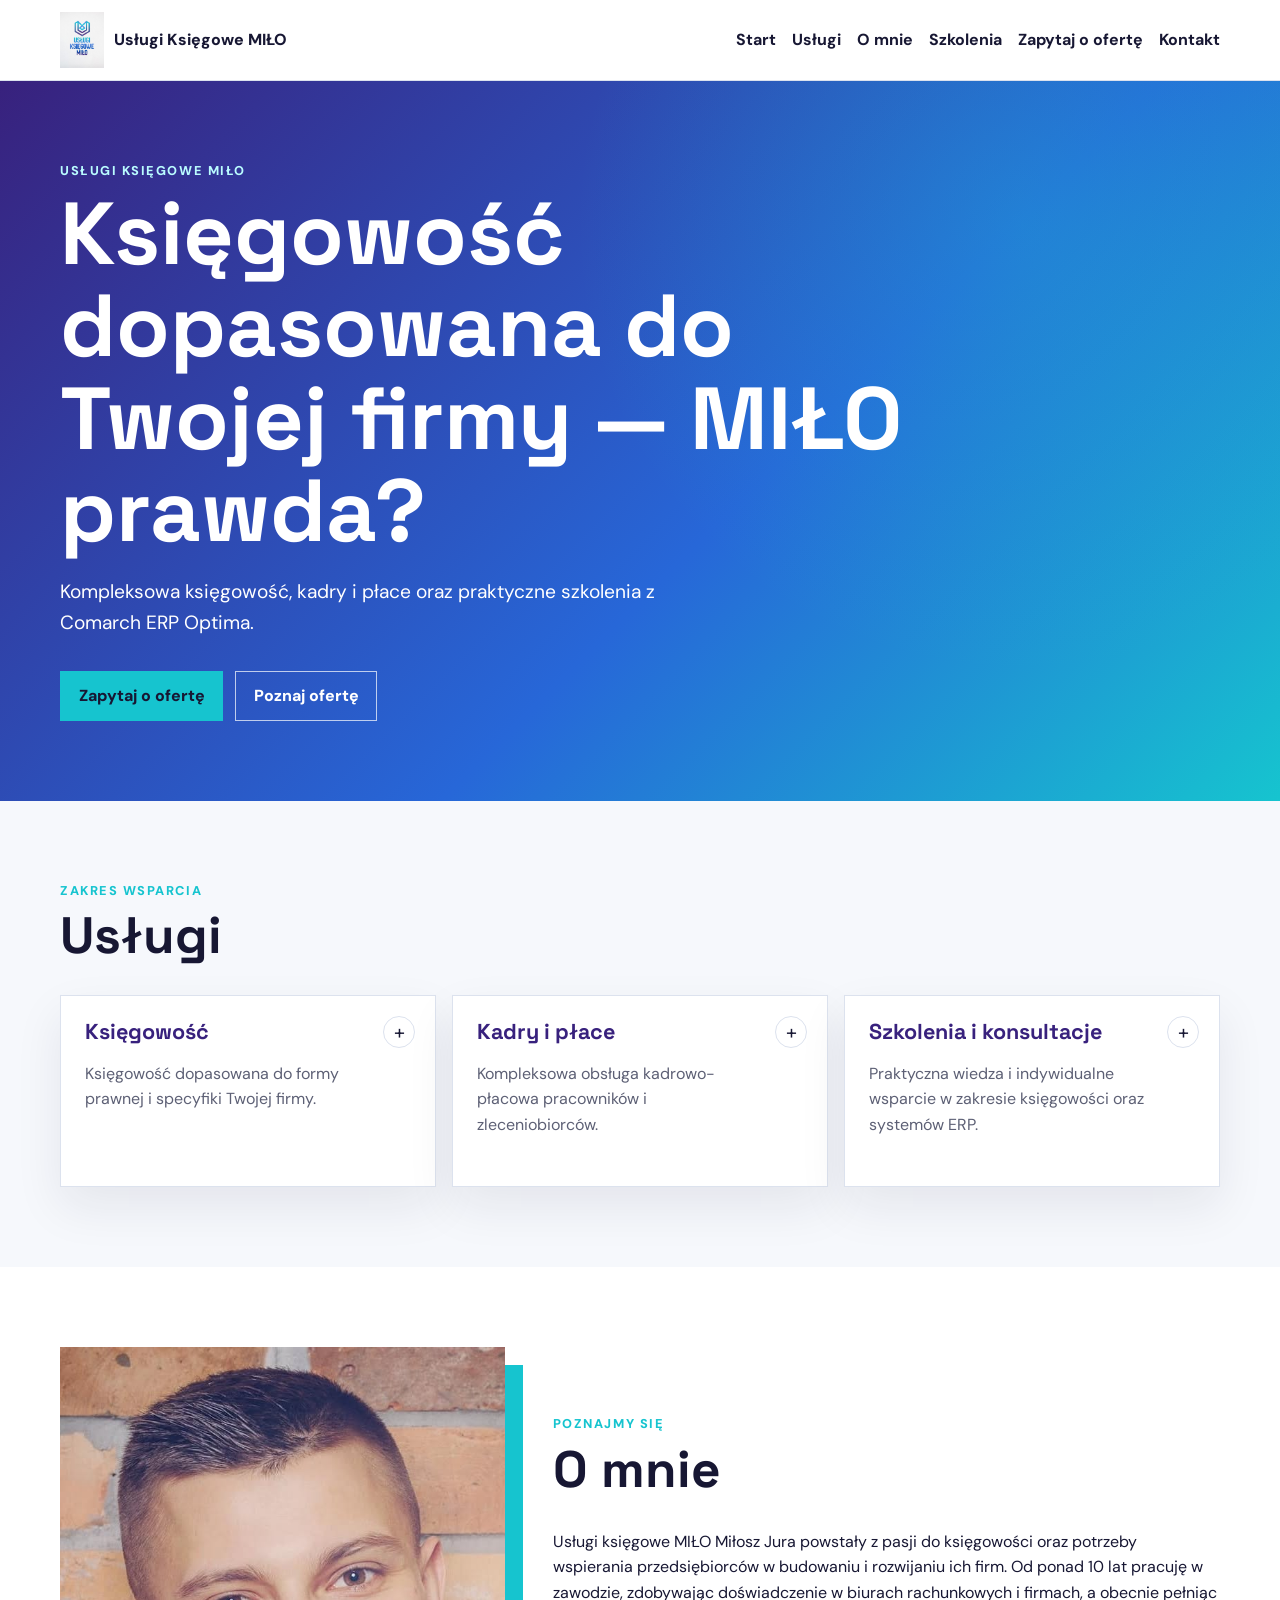
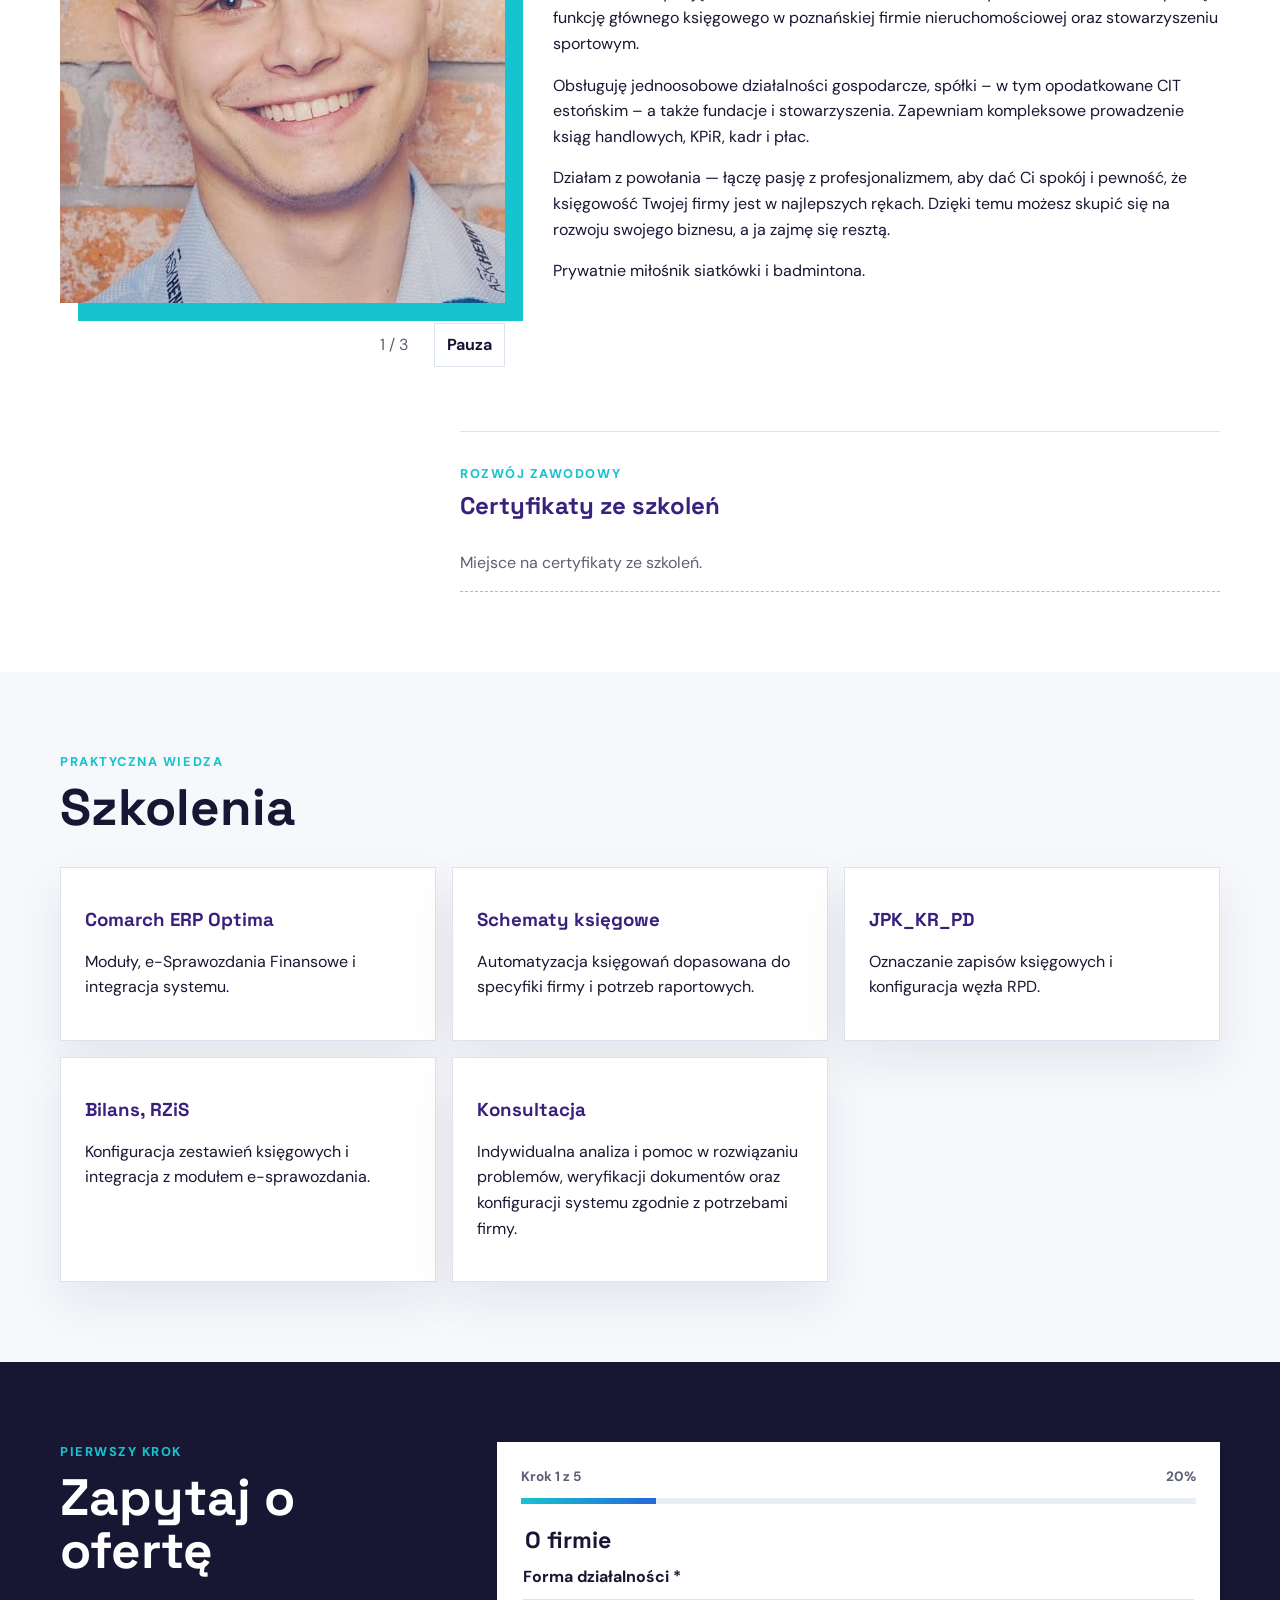
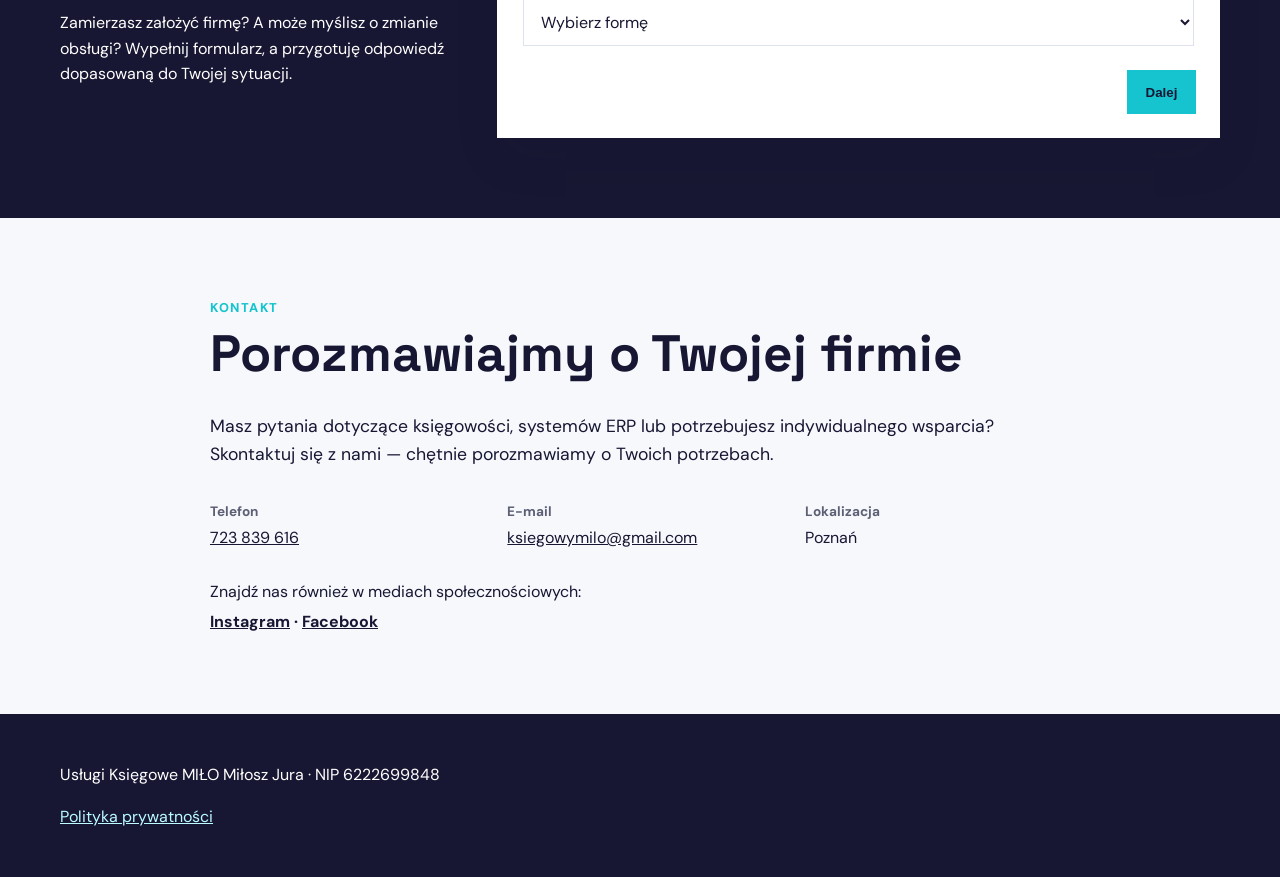
==== commit 67ec2518: "Zablokuj wczesne wysyłanie formularza" ====
--- a/index.html
+++ b/index.html
@@ -138,11 +138,9 @@
                 <img src="./assets/images/about-dummy-2.jpg" alt="Tymczasowe zdjęcie stockowe przedstawiające współpracujący zespół" width="900" height="900" loading="lazy">
               </figure>
             </div>
-            <div class="about-carousel__controls" aria-label="Sterowanie zdjęciami">
-              <button class="about-carousel__arrow" type="button" data-carousel-previous aria-label="Poprzednie zdjęcie"><span aria-hidden="true">←</span></button>
+            <div class="about-carousel__controls" role="group" aria-label="Sterowanie automatycznym przewijaniem">
               <span class="about-carousel__status" data-carousel-status aria-live="off">1 / 3</span>
               <button class="about-carousel__toggle" type="button" data-carousel-toggle aria-label="Wstrzymaj automatyczne przewijanie" aria-pressed="false">Pauza</button>
-              <button class="about-carousel__arrow" type="button" data-carousel-next aria-label="Następne zdjęcie"><span aria-hidden="true">→</span></button>
             </div>
           </div>
           <div class="about-copy">
--- a/css/style.css
+++ b/css/style.css
@@ -1,5 +1,6 @@
 :root { --ink: #171733; --muted: #5d6075; --paper: #f6f8fc; --white: #fff; --cyan: #16c4cf; --blue: #2767d8; --violet: #38217d; --line: #dce2ee; --max: 1160px; --shadow: 0 20px 45px rgba(23, 23, 51, .08); }
 * { box-sizing: border-box; }
+[hidden] { display: none !important; }
 html { scroll-behavior: smooth; }
 body { margin: 0; color: var(--ink); background: var(--paper); font: 16px/1.6 "DM Sans", sans-serif; }
 a { color: inherit; }
@@ -32,7 +33,6 @@
 .progress-track { height: 6px; margin-bottom: 1.5rem; overflow: hidden; background: #e8edf6; }
 .progress-track span { display: block; width: 25%; height: 100%; background: linear-gradient(90deg, var(--cyan), var(--blue)); transition: width .25s ease; }
 .form-step { display: grid; gap: .55rem; padding: 0; border: 0; }
-.form-step[hidden], .conditional-field[hidden], .choice-option[hidden] { display: none !important; }
 .form-step legend { margin-bottom: .7rem; font: 700 1.45rem/1.1 "Space Grotesk", sans-serif; }
 .form-step label { font-weight: 700; }
 .form-step input:not([type="checkbox"]), .form-step select, .form-step textarea { width: 100%; min-height: 46px; padding: .7rem .8rem; color: var(--ink); border: 1px solid var(--line); border-radius: 0; background: var(--white); font: inherit; }
@@ -89,12 +89,11 @@
 .about-carousel__slide.is-active { opacity: 1; visibility: visible; }
 .about-carousel__slide img { display: block; width: 100%; height: 100%; object-fit: cover; }
 .about-carousel__controls { display: flex; align-items: center; justify-content: flex-end; gap: .75rem; margin-top: 1.25rem; }
-.about-carousel__arrow, .about-carousel__toggle { min-height: 44px; color: var(--ink); border: 1px solid var(--line); background: var(--white); font: inherit; font-weight: 700; cursor: pointer; }
-.about-carousel__arrow { width: 44px; font-size: 1.2rem; }
+.about-carousel__toggle { min-height: 44px; color: var(--ink); border: 1px solid var(--line); background: var(--white); font: inherit; font-weight: 700; cursor: pointer; }
 .about-carousel__toggle { padding: .5rem .75rem; }
 .about-carousel__status { min-width: 3.5rem; color: var(--muted); font-variant-numeric: tabular-nums; text-align: center; }
-.about-carousel__arrow:hover, .about-carousel__toggle:hover { border-color: var(--cyan); }
-.about-carousel__arrow:focus-visible, .about-carousel__toggle:focus-visible { outline: 3px solid rgba(22,196,207,.45); outline-offset: 2px; }
+.about-carousel__toggle:hover { border-color: var(--cyan); }
+.about-carousel__toggle:focus-visible { outline: 3px solid rgba(22,196,207,.45); outline-offset: 2px; }
 .about-copy p:not(.eyebrow) { max-width: 68ch; }
 .certificates { max-width: 760px; margin: 4rem 0 0 auto; padding-top: 2rem; border-top: 1px solid var(--line); }
 .certificates h3 { margin: .5rem 0 1rem; color: var(--violet); font-size: 1.5rem; }
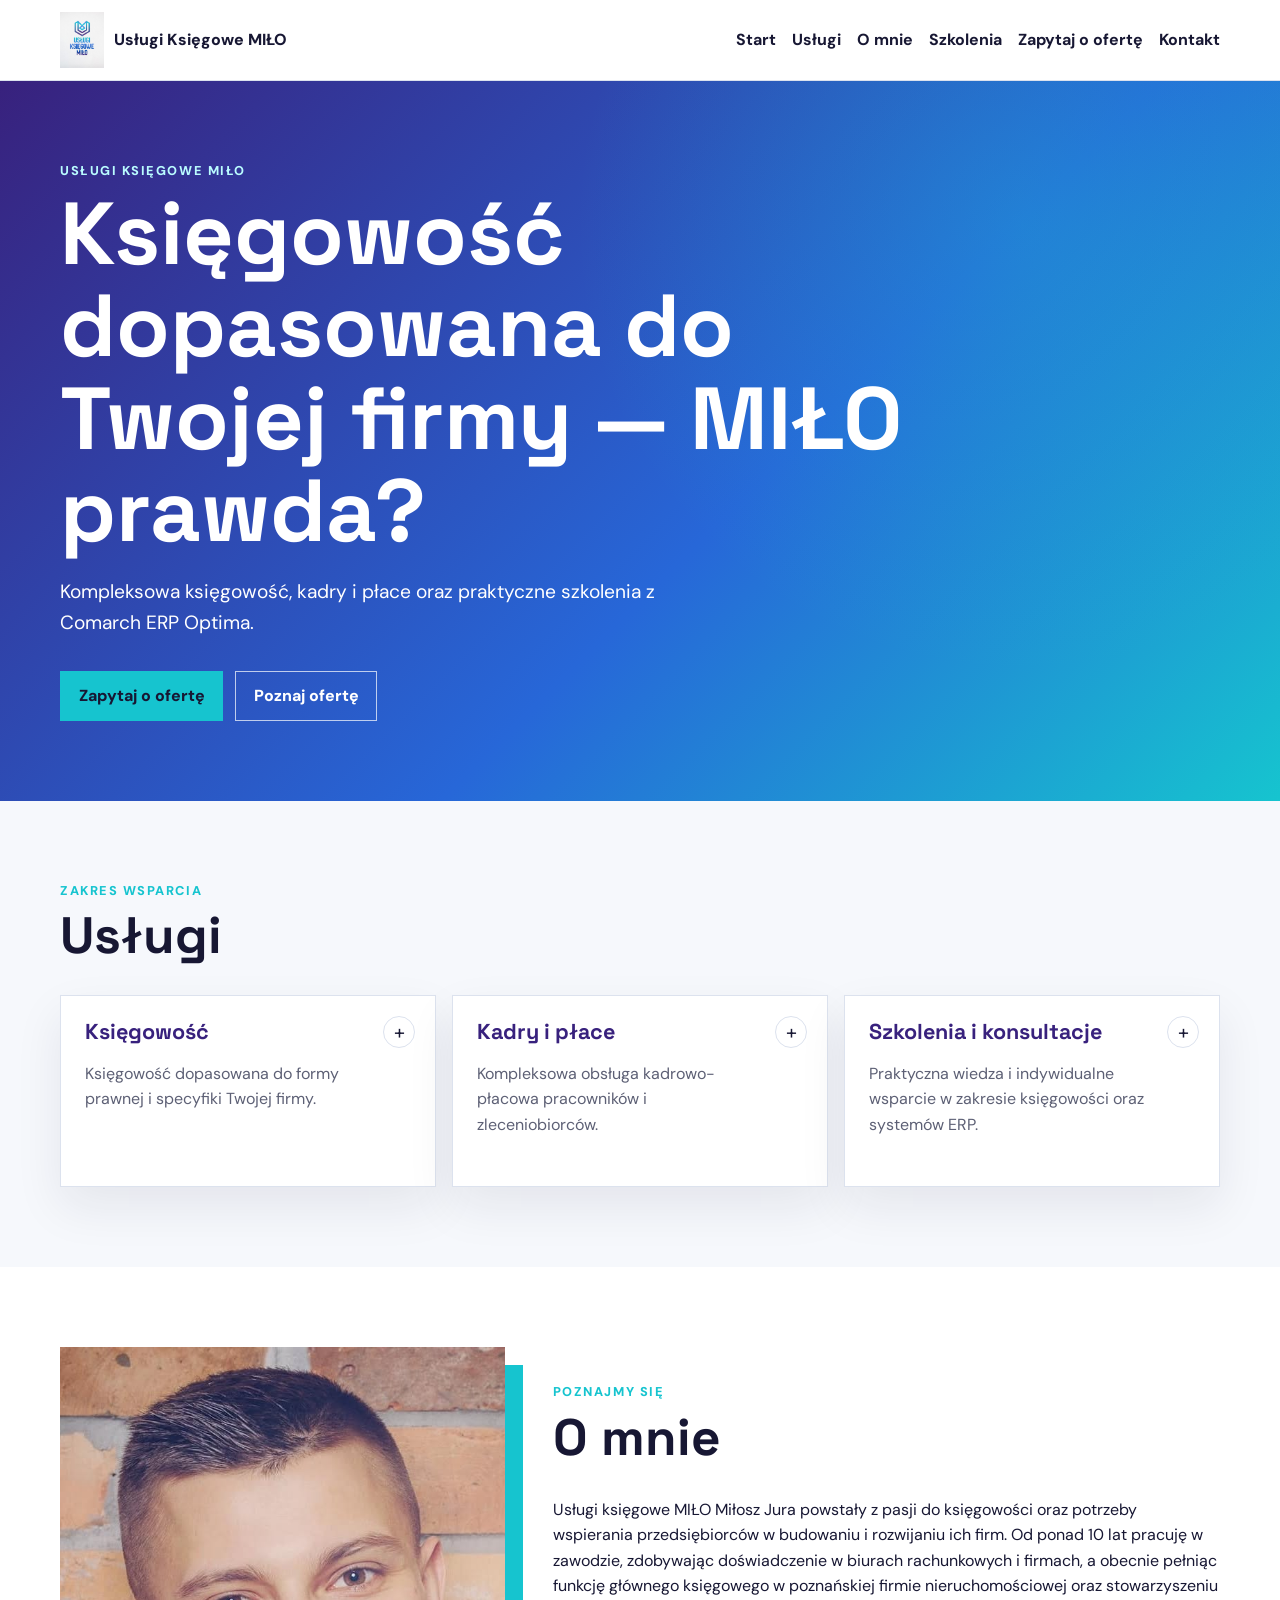
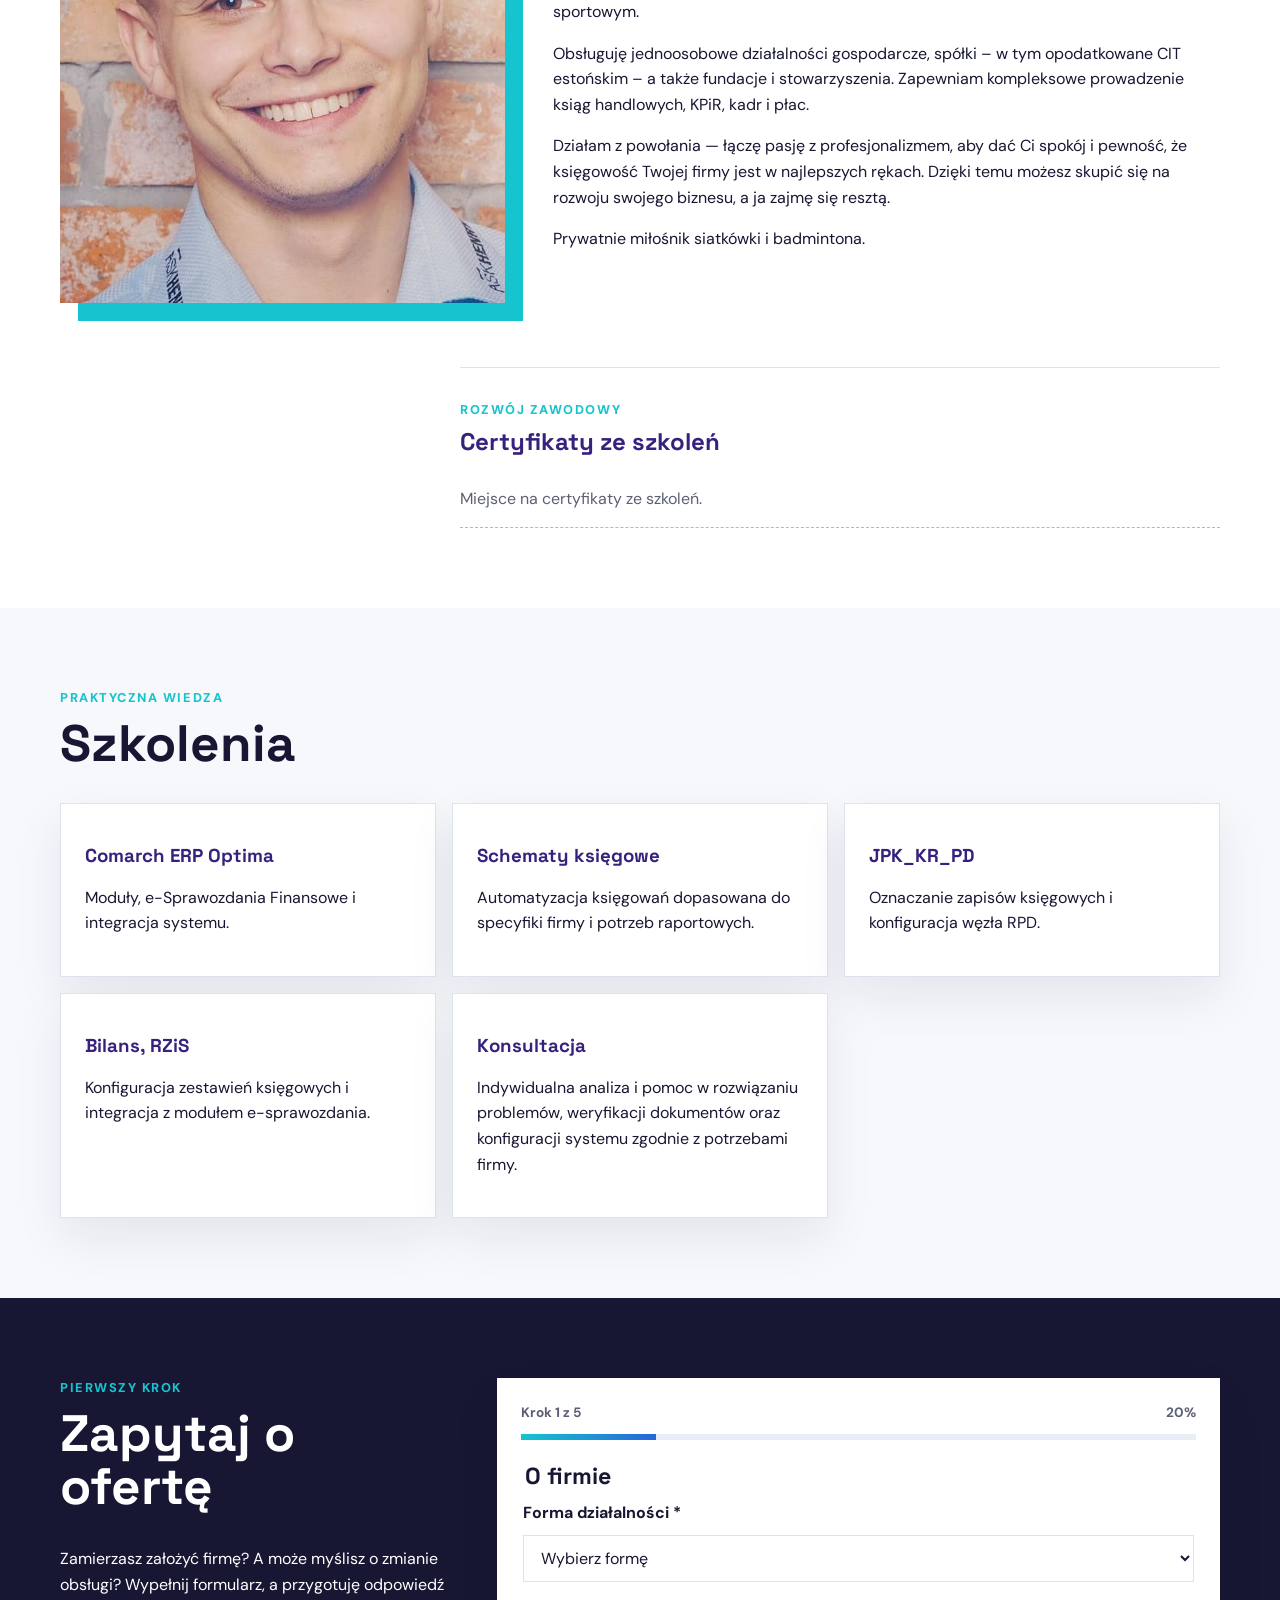
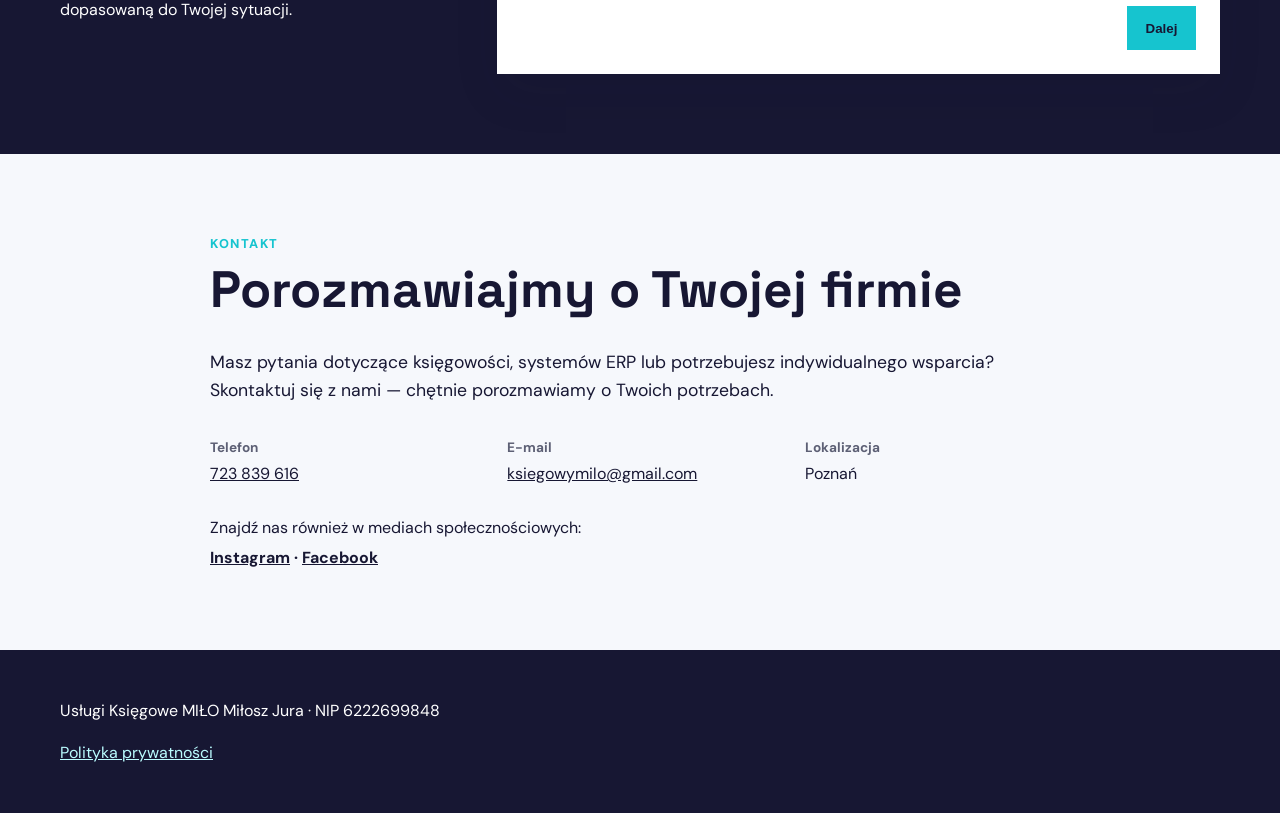
==== commit 417edcdf: "Usuń sterowanie z karuzeli zdjęć" ====
--- a/index.html
+++ b/index.html
@@ -138,10 +138,6 @@
                 <img src="./assets/images/about-dummy-2.jpg" alt="Tymczasowe zdjęcie stockowe przedstawiające współpracujący zespół" width="900" height="900" loading="lazy">
               </figure>
             </div>
-            <div class="about-carousel__controls" role="group" aria-label="Sterowanie automatycznym przewijaniem">
-              <span class="about-carousel__status" data-carousel-status aria-live="off">1 / 3</span>
-              <button class="about-carousel__toggle" type="button" data-carousel-toggle aria-label="Wstrzymaj automatyczne przewijanie" aria-pressed="false">Pauza</button>
-            </div>
           </div>
           <div class="about-copy">
             <p class="eyebrow">Poznajmy się</p>
--- a/css/style.css
+++ b/css/style.css
@@ -88,12 +88,6 @@
 .about-carousel__slide { position: absolute; inset: 0; margin: 0; opacity: 0; visibility: hidden; transition: opacity .4s ease, visibility .4s ease; }
 .about-carousel__slide.is-active { opacity: 1; visibility: visible; }
 .about-carousel__slide img { display: block; width: 100%; height: 100%; object-fit: cover; }
-.about-carousel__controls { display: flex; align-items: center; justify-content: flex-end; gap: .75rem; margin-top: 1.25rem; }
-.about-carousel__toggle { min-height: 44px; color: var(--ink); border: 1px solid var(--line); background: var(--white); font: inherit; font-weight: 700; cursor: pointer; }
-.about-carousel__toggle { padding: .5rem .75rem; }
-.about-carousel__status { min-width: 3.5rem; color: var(--muted); font-variant-numeric: tabular-nums; text-align: center; }
-.about-carousel__toggle:hover { border-color: var(--cyan); }
-.about-carousel__toggle:focus-visible { outline: 3px solid rgba(22,196,207,.45); outline-offset: 2px; }
 .about-copy p:not(.eyebrow) { max-width: 68ch; }
 .certificates { max-width: 760px; margin: 4rem 0 0 auto; padding-top: 2rem; border-top: 1px solid var(--line); }
 .certificates h3 { margin: .5rem 0 1rem; color: var(--violet); font-size: 1.5rem; }
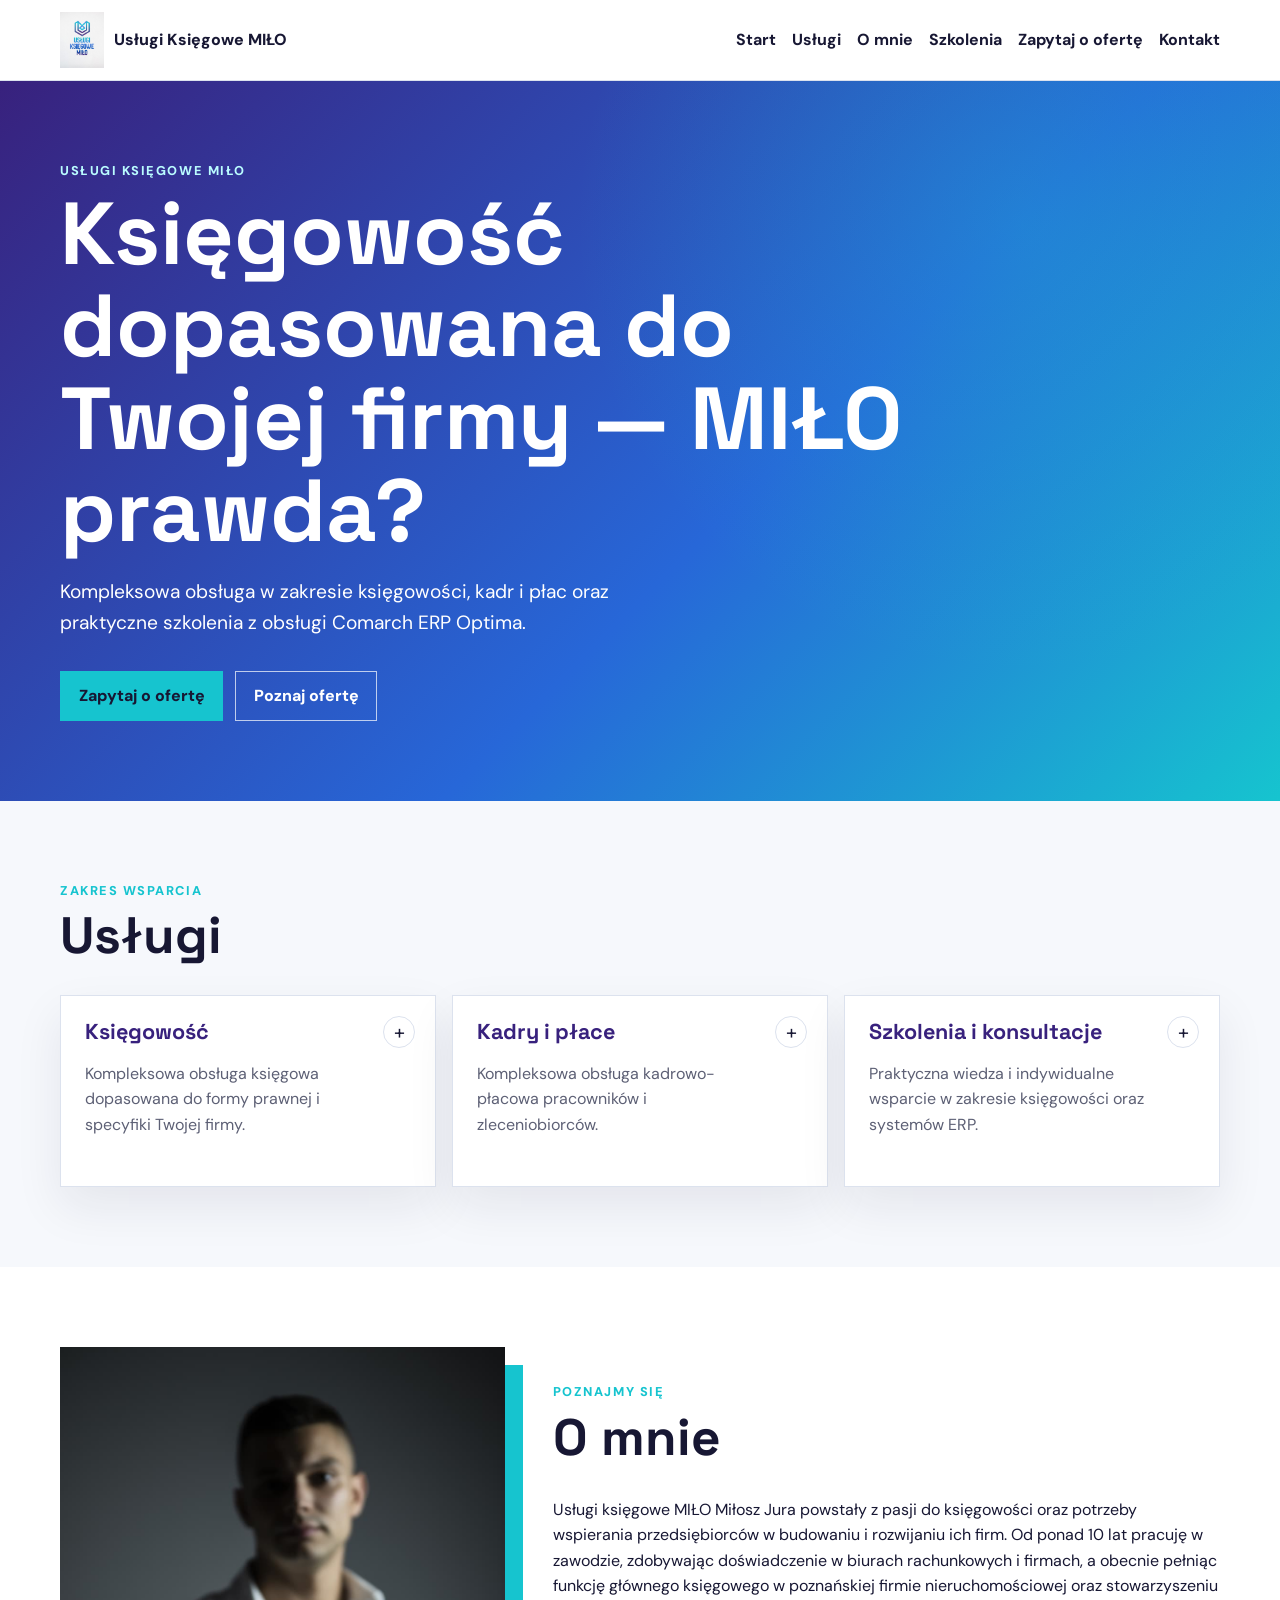
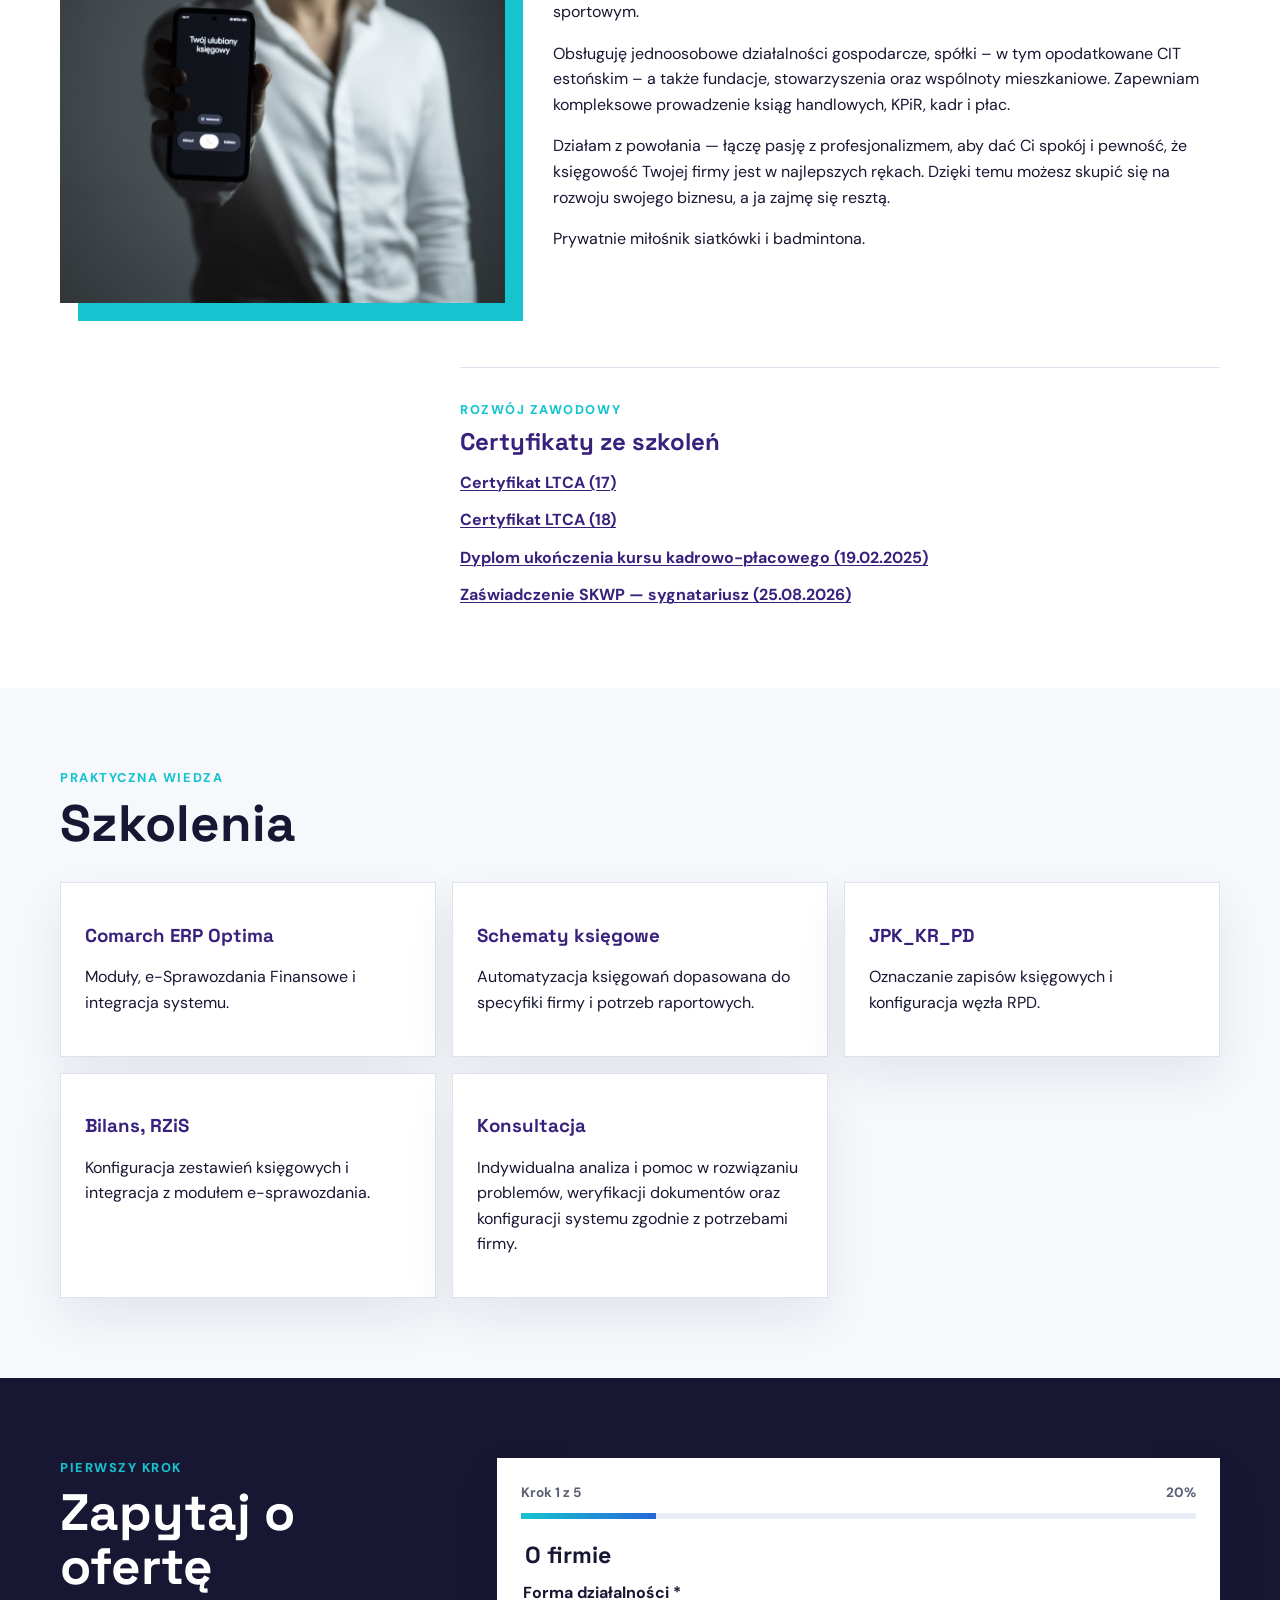
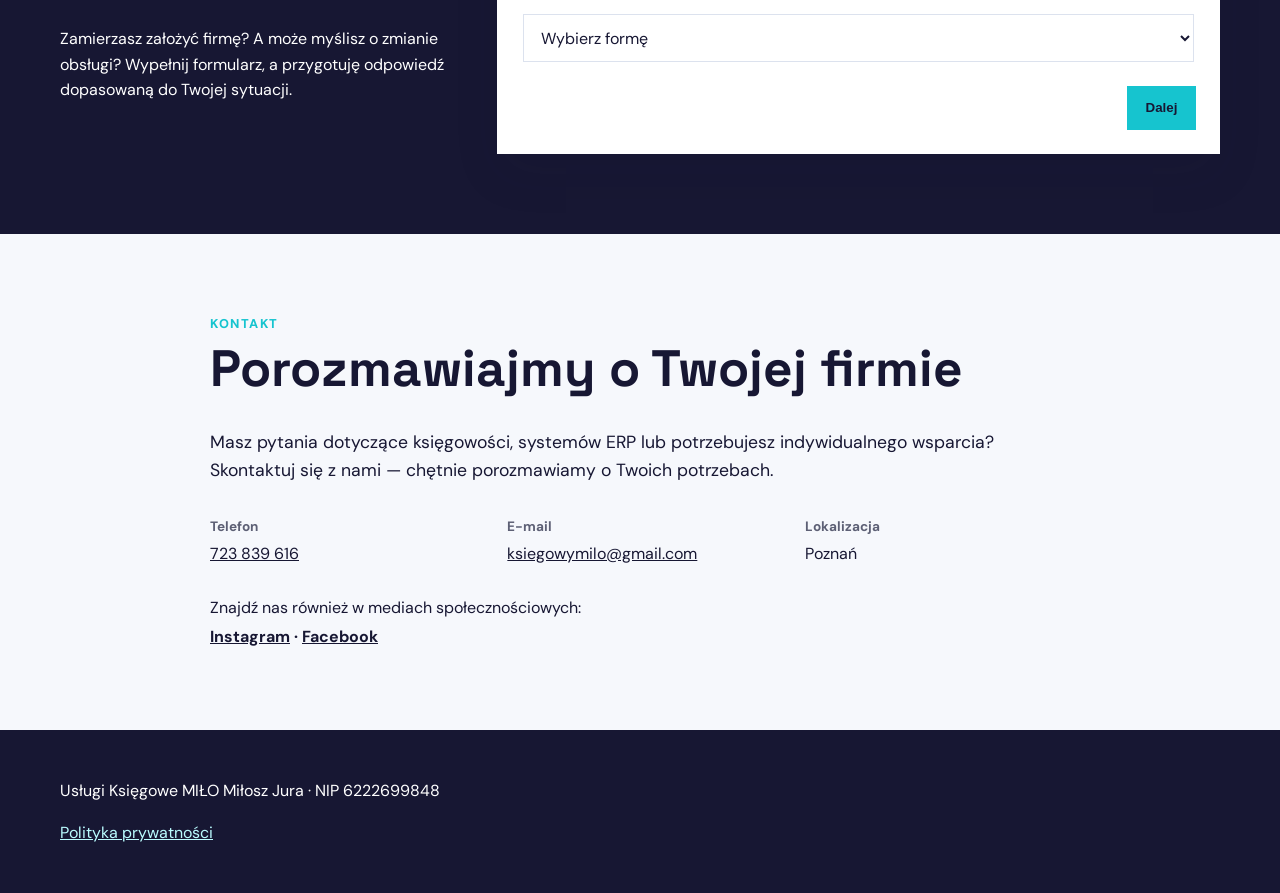
==== commit aeddfe3e: "Aktualizuje treści, zdjęcia i certyfikaty Co-authored-by: Copilot <223556219+Copilot@users.noreply.g" ====
--- a/index.html
+++ b/index.html
@@ -41,7 +41,7 @@
       <div class="container">
         <p class="eyebrow">Usługi Księgowe MIŁO</p>
         <h1>Księgowość dopasowana do Twojej firmy — MIŁO prawda?</h1>
-        <p>Kompleksowa księgowość, kadry i płace oraz praktyczne szkolenia z Comarch ERP Optima.</p>
+        <p>Kompleksowa obsługa w zakresie księgowości, kadr i płac oraz praktyczne szkolenia z obsługi Comarch ERP Optima.</p>
         <div class="actions">
           <a class="button button-primary" href="#oferta">Zapytaj o ofertę</a>
           <a class="button button-secondary" href="#uslugi">Poznaj ofertę</a>
@@ -57,23 +57,22 @@
           <details class="service-card">
             <summary class="service-card__summary">
               <span class="service-card__title">Księgowość</span>
-              <span class="service-card__teaser">Księgowość dopasowana do formy prawnej i specyfiki Twojej firmy.</span>
+              <span class="service-card__teaser">Kompleksowa obsługa księgowa dopasowana do formy prawnej i specyfiki Twojej firmy.</span>
               <span class="service-card__toggle" aria-hidden="true">+</span>
             </summary>
             <div class="service-card__panel"><div class="service-card__body">
-              <p>Kompleksowa obsługa księgowa dopasowana do formy prawnej i specyfiki Twojej firmy.</p>
-              <p>Prowadzę księgowość jednoosobowych działalności gospodarczych, spółek, fundacji, stowarzyszeń oraz wspólnot mieszkaniowych. Obsługuję zarówno KPiR, ryczałt ewidencjonowany, jak i pełną księgowość.</p>
-              <p>W ramach współpracy zajmuję się m.in.:</p>
+              <p>Oferuję kompleksową obsługę księgową jednoosobowych działalności gospodarczych, spółek, fundacji, stowarzyszeń oraz wspólnot mieszkaniowych. Zakres usług dostosowuję do formy prawnej, rodzaju prowadzonej działalności i indywidualnych potrzeb klienta.</p>
+              <p>Obsługuję zarówno przedsiębiorców rozliczających się na podstawie KPiR lub ryczałtu od przychodów ewidencjonowanych, jak i podmioty zobowiązane do prowadzenia pełnych ksiąg rachunkowych.</p>
+              <p><strong>W ramach współpracy zapewniam:</strong></p>
               <ul>
-                <li>prowadzeniem ksiąg handlowych,</li>
-                <li>prowadzeniem KPiR i ewidencji ryczałtowych,</li>
-                <li>ewidencją VAT i rozliczeniami podatkowymi,</li>
-                <li>przygotowaniem deklaracji i plików JPK,</li>
-                <li>sporządzaniem sprawozdań finansowych,</li>
-                <li>obsługą księgową spółek, w tym spółek korzystających z CIT estońskiego,</li>
-                <li>bieżącym wsparciem w sprawach księgowych.</li>
+                <li>prowadzenie ksiąg rachunkowych (handlowych),</li>
+                <li>prowadzenie podatkowej księgi przychodów i rozchodów (KPiR) oraz ewidencji przychodów dla ryczałtu,</li>
+                <li>prowadzenie ewidencji VAT i przygotowywanie rozliczeń podatkowych,</li>
+                <li>sporządzanie deklaracji podatkowych oraz plików JPK,</li>
+                <li>sporządzanie sprawozdań finansowych,</li>
+                <li>obsługę księgową spółek, w tym rozliczających się w ramach estońskiego CIT,</li>
+                <li>bieżące wsparcie w sprawach księgowych i podatkowych.</li>
               </ul>
-              <p class="service-card__closing">Ty rozwijasz firmę — ja dbam o jej księgowość.</p>
             </div></div>
           </details>
           <details class="service-card">
@@ -83,19 +82,18 @@
               <span class="service-card__toggle" aria-hidden="true">+</span>
             </summary>
             <div class="service-card__panel"><div class="service-card__body">
-              <p>Kompleksowa obsługa kadrowo-płacowa pracowników i zleceniobiorców.</p>
-              <p>Zajmuję się prowadzeniem dokumentacji kadrowej i rozliczeniami wynagrodzeń, dbając o prawidłowość i terminowość obowiązków pracodawcy.</p>
-              <p>W ramach obsługi oferuję m.in.:</p>
+              <p>Zapewniam kompleksową obsługę kadrowo-płacową pracowników i zleceniobiorców, dbając o prawidłowe prowadzenie dokumentacji, terminowe rozliczenia oraz realizację obowiązków związanych z zatrudnieniem.</p>
+              <p><strong>W ramach współpracy oferuję:</strong></p>
               <ul>
-                <li>prowadzenie dokumentacji pracowniczej,</li>
-                <li>naliczanie wynagrodzeń,</li>
-                <li>rozliczanie składek ZUS i podatku,</li>
-                <li>przygotowywanie deklaracji i raportów,</li>
-                <li>obsługę urlopów, zwolnień i innych nieobecności,</li>
-                <li>przygotowywanie dokumentów związanych z zatrudnieniem i zakończeniem współpracy,</li>
+                <li>prowadzenie dokumentacji pracowniczej i akt osobowych,</li>
+                <li>naliczanie wynagrodzeń oraz innych świadczeń,</li>
+                <li>rozliczanie składek ZUS i zaliczek na podatek dochodowy,</li>
+                <li>przygotowywanie wymaganych deklaracji, zgłoszeń i raportów,</li>
+                <li>ewidencję urlopów, zwolnień lekarskich i innych nieobecności,</li>
+                <li>przygotowywanie dokumentów związanych z nawiązaniem, przebiegiem i zakończeniem zatrudnienia,</li>
                 <li>bieżące wsparcie w sprawach kadrowo-płacowych.</li>
               </ul>
-              <p class="service-card__closing">Zadbaj o swoich pracowników, a formalności kadrowo-płacowe zostaw mnie.</p>
+              <p class="service-card__closing"><strong>Ty rozwijaj swój biznes, a ja zadbam o kadry i płace.</strong></p>
             </div></div>
           </details>
           <details class="service-card">
@@ -105,18 +103,18 @@
               <span class="service-card__toggle" aria-hidden="true">+</span>
             </summary>
             <div class="service-card__panel"><div class="service-card__body">
-              <p>Praktyczna wiedza i indywidualne wsparcie w zakresie księgowości oraz systemów ERP.</p>
-              <p>Prowadzę szkolenia i konsultacje dopasowane do rzeczywistych potrzeb firmy, zespołu lub konkretnego problemu. Skupiam się na praktycznym wykorzystaniu systemów i rozwiązaniach, które można od razu zastosować w codziennej pracy.</p>
-              <p>Szkolenia obejmują m.in.:</p>
+              <p>Prowadzę praktyczne szkolenia i konsultacje dopasowane do potrzeb firmy, zespołu lub konkretnego problemu. Pomagam efektywnie wykorzystywać możliwości systemów księgowych, automatyzować procesy i usprawniać codzienną pracę.</p>
+              <p><strong>Zakres szkoleń obejmuje m.in.:</strong></p>
               <ul>
-                <li>Comarch ERP Optima — praktyczną obsługę i konfigurację modułów,</li>
-                <li>e-Sprawozdania Finansowe — konfigurację i automatyzację przygotowania danych,</li>
-                <li>JPK_KR_PD — wsparcie w oznaczaniu zapisów księgowych i konfigurację węzła RPD,</li>
-                <li>schematy księgowe — automatyzację księgowań i raportowania zarządczego,</li>
-                <li>SaldeoSmart — wykorzystanie systemu w codziennej pracy księgowej.</li>
+                <li><strong>Comarch ERP Optima</strong> — praktyczną obsługę i konfigurację modułów oraz dostosowanie systemu do potrzeb firmy,</li>
+                <li><strong>e-Sprawozdania Finansowe</strong> — konfigurację i usprawnienie procesu przygotowywania danych do sprawozdań,</li>
+                <li><strong>JPK_KR_PD</strong> — wsparcie w zakresie oznaczania zapisów księgowych oraz konfiguracji węzła RPD,</li>
+                <li><strong>Schematy księgowe</strong> — automatyzację księgowań i usprawnienie raportowania zarządczego,</li>
+                <li><strong>SaldeoSMART</strong> — praktyczne wykorzystanie systemu w codziennej pracy księgowej.</li>
               </ul>
-              <p>Konsultacje to indywidualna pomoc w rozwiązaniu konkretnego problemu, analizie dokumentu, konfiguracji systemu lub usprawnieniu procesu księgowego.</p>
-              <p class="service-card__closing">Nie tylko pokazuję, jak coś zrobić — pomagam znaleźć rozwiązanie dopasowane do Twojej firmy.</p>
+              <p><strong>Konsultacje indywidualne</strong> to pomoc w rozwiązywaniu konkretnych problemów, analizie dokumentów, konfiguracji systemów oraz usprawnianiu procesów księgowych.</p>
+              <p>Każde szkolenie i konsultację dopasowuję do poziomu wiedzy uczestników, wykorzystywanych narzędzi i specyfiki pracy firmy.</p>
+              <p class="service-card__closing"><strong>Nie tylko pokazuję, jak działa system — pomagam wykorzystać go w praktyce, rozwiązywać problemy i usprawniać codzienną pracę.</strong></p>
             </div></div>
           </details>
         </div>
@@ -128,14 +126,11 @@
         <div class="about-grid">
           <div class="about-carousel" data-about-carousel role="region" aria-roledescription="karuzela" aria-label="Zdjęcia Miłosza Jury">
             <div class="about-carousel__slides">
-              <figure class="about-carousel__slide is-active" data-carousel-slide aria-label="1 z 3" aria-roledescription="slajd">
-                <img src="./assets/images/milosz.jpg" alt="Miłosz Jura" width="800" height="800" loading="lazy">
+              <figure class="about-carousel__slide is-active" data-carousel-slide aria-label="1 z 2" aria-roledescription="slajd">
+                <img src="./assets/images/WhatsApp Image 2026-11-26 at 11.42.22.jpeg" alt="Miłosz Jura — zdjęcie z telefonem" width="927" height="1394" loading="lazy">
               </figure>
-              <figure class="about-carousel__slide" data-carousel-slide aria-label="2 z 3" aria-roledescription="slajd" aria-hidden="true">
-                <img src="./assets/images/about-dummy-1.jpg" alt="Tymczasowe zdjęcie stockowe przedstawiające spotkanie przy pracy" width="900" height="900" loading="lazy">
-              </figure>
-              <figure class="about-carousel__slide" data-carousel-slide aria-label="3 z 3" aria-roledescription="slajd" aria-hidden="true">
-                <img src="./assets/images/about-dummy-2.jpg" alt="Tymczasowe zdjęcie stockowe przedstawiające współpracujący zespół" width="900" height="900" loading="lazy">
+              <figure class="about-carousel__slide" data-carousel-slide aria-label="2 z 2" aria-roledescription="slajd" aria-hidden="true">
+                <img src="./assets/images/WhatsApp Image 2026-11-26 at 11.42.26.jpeg" alt="Miłosz Jura — zdjęcie portretowe" width="1362" height="2048" loading="lazy">
               </figure>
             </div>
           </div>
@@ -143,7 +138,7 @@
             <p class="eyebrow">Poznajmy się</p>
             <h2>O mnie</h2>
             <p>Usługi księgowe MIŁO Miłosz Jura powstały z pasji do księgowości oraz potrzeby wspierania przedsiębiorców w budowaniu i rozwijaniu ich firm. Od ponad 10 lat pracuję w zawodzie, zdobywając doświadczenie w biurach rachunkowych i firmach, a obecnie pełniąc funkcję głównego księgowego w poznańskiej firmie nieruchomościowej oraz stowarzyszeniu sportowym.</p>
-            <p>Obsługuję jednoosobowe działalności gospodarcze, spółki – w tym opodatkowane CIT estońskim – a także fundacje i stowarzyszenia. Zapewniam kompleksowe prowadzenie ksiąg handlowych, KPiR, kadr i płac.</p>
+            <p>Obsługuję jednoosobowe działalności gospodarcze, spółki – w tym opodatkowane CIT estońskim – a także fundacje, stowarzyszenia oraz wspólnoty mieszkaniowe. Zapewniam kompleksowe prowadzenie ksiąg handlowych, KPiR, kadr i płac.</p>
             <p>Działam z powołania — łączę pasję z profesjonalizmem, aby dać Ci spokój i pewność, że księgowość Twojej firmy jest w najlepszych rękach. Dzięki temu możesz skupić się na rozwoju swojego biznesu, a ja zajmę się resztą.</p>
             <p>Prywatnie miłośnik siatkówki i badmintona.</p>
           </div>
@@ -151,7 +146,12 @@
         <section class="certificates" aria-labelledby="certificates-title">
           <p class="eyebrow">Rozwój zawodowy</p>
           <h3 id="certificates-title">Certyfikaty ze szkoleń</h3>
-          <p class="certificates__placeholder">Miejsce na certyfikaty ze szkoleń.</p>
+          <ul class="certificates__list">
+            <li><a href="./assets/Kopia Certyfikat LTCA (17).pdf" target="_blank" rel="noopener">Certyfikat LTCA (17)</a></li>
+            <li><a href="./assets/Kopia Certyfikat LTCA (18).pdf" target="_blank" rel="noopener">Certyfikat LTCA (18)</a></li>
+            <li><a href="./assets/[14B] 2025.02.19 Dyplom ukończenia kursu kadrowo-płacowego .pdf" target="_blank" rel="noopener">Dyplom ukończenia kursu kadrowo-płacowego (19.02.2025)</a></li>
+            <li><a href="./assets/[20B] 2026.08.25 Zaświadczenie SKWP - sygnatariusz.pdf" target="_blank" rel="noopener">Zaświadczenie SKWP — sygnatariusz (25.08.2026)</a></li>
+          </ul>
         </section>
       </div>
     </section>
@@ -197,13 +197,22 @@
             <label for="business-type">Forma działalności <span aria-hidden="true">*</span></label>
             <select id="business-type" name="forma_dzialalnosci" required>
               <option value="">Wybierz formę</option>
-              <option value="JDG" data-business-profile="jdg">Jednoosobowa działalność gospodarcza (JDG)</option>
-              <option value="Spółka cywilna" data-business-profile="civil">Spółka cywilna</option>
-              <option value="Spółka kapitałowa (sp. z o.o., akcyjna)" data-business-profile="capital">Spółka kapitałowa (sp. z o.o., akcyjna)</option>
-              <option value="Spółka komandytowa" data-business-profile="limited">Spółka komandytowa</option>
-              <option value="Stowarzyszenie" data-business-profile="association">Stowarzyszenie</option>
-              <option value="Fundacja" data-business-profile="foundation">Fundacja</option>
-              <option value="Wspólnota mieszkaniowa" data-business-profile="community">Wspólnota mieszkaniowa</option>
+              <optgroup label="Jednoosobowa działalność gospodarcza">
+                <option value="JDG" data-business-profile="jdg">Jednoosobowa działalność gospodarcza</option>
+              </optgroup>
+              <optgroup label="Spółki osobowe">
+                <option value="Spółka cywilna" data-business-profile="civil">Spółka cywilna</option>
+                <option value="Spółka jawna" data-business-profile="partnership">Spółka jawna</option>
+              </optgroup>
+              <optgroup label="Spółki kapitałowe">
+                <option value="Spółka z o.o." data-business-profile="capital">Spółka z o.o.</option>
+                <option value="Spółka akcyjna" data-business-profile="capital">Spółka akcyjna</option>
+              </optgroup>
+              <optgroup label="Pozostałe">
+                <option value="Stowarzyszenie" data-business-profile="association">Stowarzyszenie</option>
+                <option value="Fundacja" data-business-profile="foundation">Fundacja</option>
+                <option value="Wspólnota mieszkaniowa" data-business-profile="community">Wspólnota mieszkaniowa</option>
+              </optgroup>
             </select>
           </fieldset>
 
--- a/css/style.css
+++ b/css/style.css
@@ -25,6 +25,8 @@
 .button { display: inline-block; min-height: 44px; padding: .7rem 1.1rem; border: 1px solid transparent; text-decoration: none; font-weight: 800; }
 .button-primary { color: var(--ink); background: var(--cyan); }
 .button-secondary { color: var(--white); border-color: rgba(255,255,255,.7); }
+.form-back { color: var(--ink); background: var(--white); border-color: var(--line); }
+.form-back:hover:not(:disabled), .form-back:focus-visible:not(:disabled) { background: #f3f7ff; border-color: rgba(39,103,216,.5); }
 .section-light { background: var(--white); }
 .section-accent { color: var(--white); background: var(--ink); }
 .form-layout { display: grid; grid-template-columns: minmax(220px, .7fr) minmax(0, 1.3fr); gap: 3rem; align-items: start; }
@@ -91,7 +93,8 @@
 .about-copy p:not(.eyebrow) { max-width: 68ch; }
 .certificates { max-width: 760px; margin: 4rem 0 0 auto; padding-top: 2rem; border-top: 1px solid var(--line); }
 .certificates h3 { margin: .5rem 0 1rem; color: var(--violet); font-size: 1.5rem; }
-.certificates__placeholder { margin: 0; padding: 1rem 0; color: var(--muted); border-bottom: 1px dashed #aeb8ca; }
+.certificates__list { display: grid; gap: .75rem; margin: 0; padding: 0; list-style: none; }
+.certificates__list a { color: var(--violet); font-weight: 700; text-decoration-thickness: .08em; text-underline-offset: .15em; }
 .contact-section { max-width: 860px; }
 .contact-intro { max-width: 68ch; margin-bottom: 2rem; font-size: 1.1rem; }
 .contact-details { display: grid; grid-template-columns: repeat(3, minmax(0, 1fr)); gap: 1rem 2rem; margin: 0 0 1.75rem; font-style: normal; }
